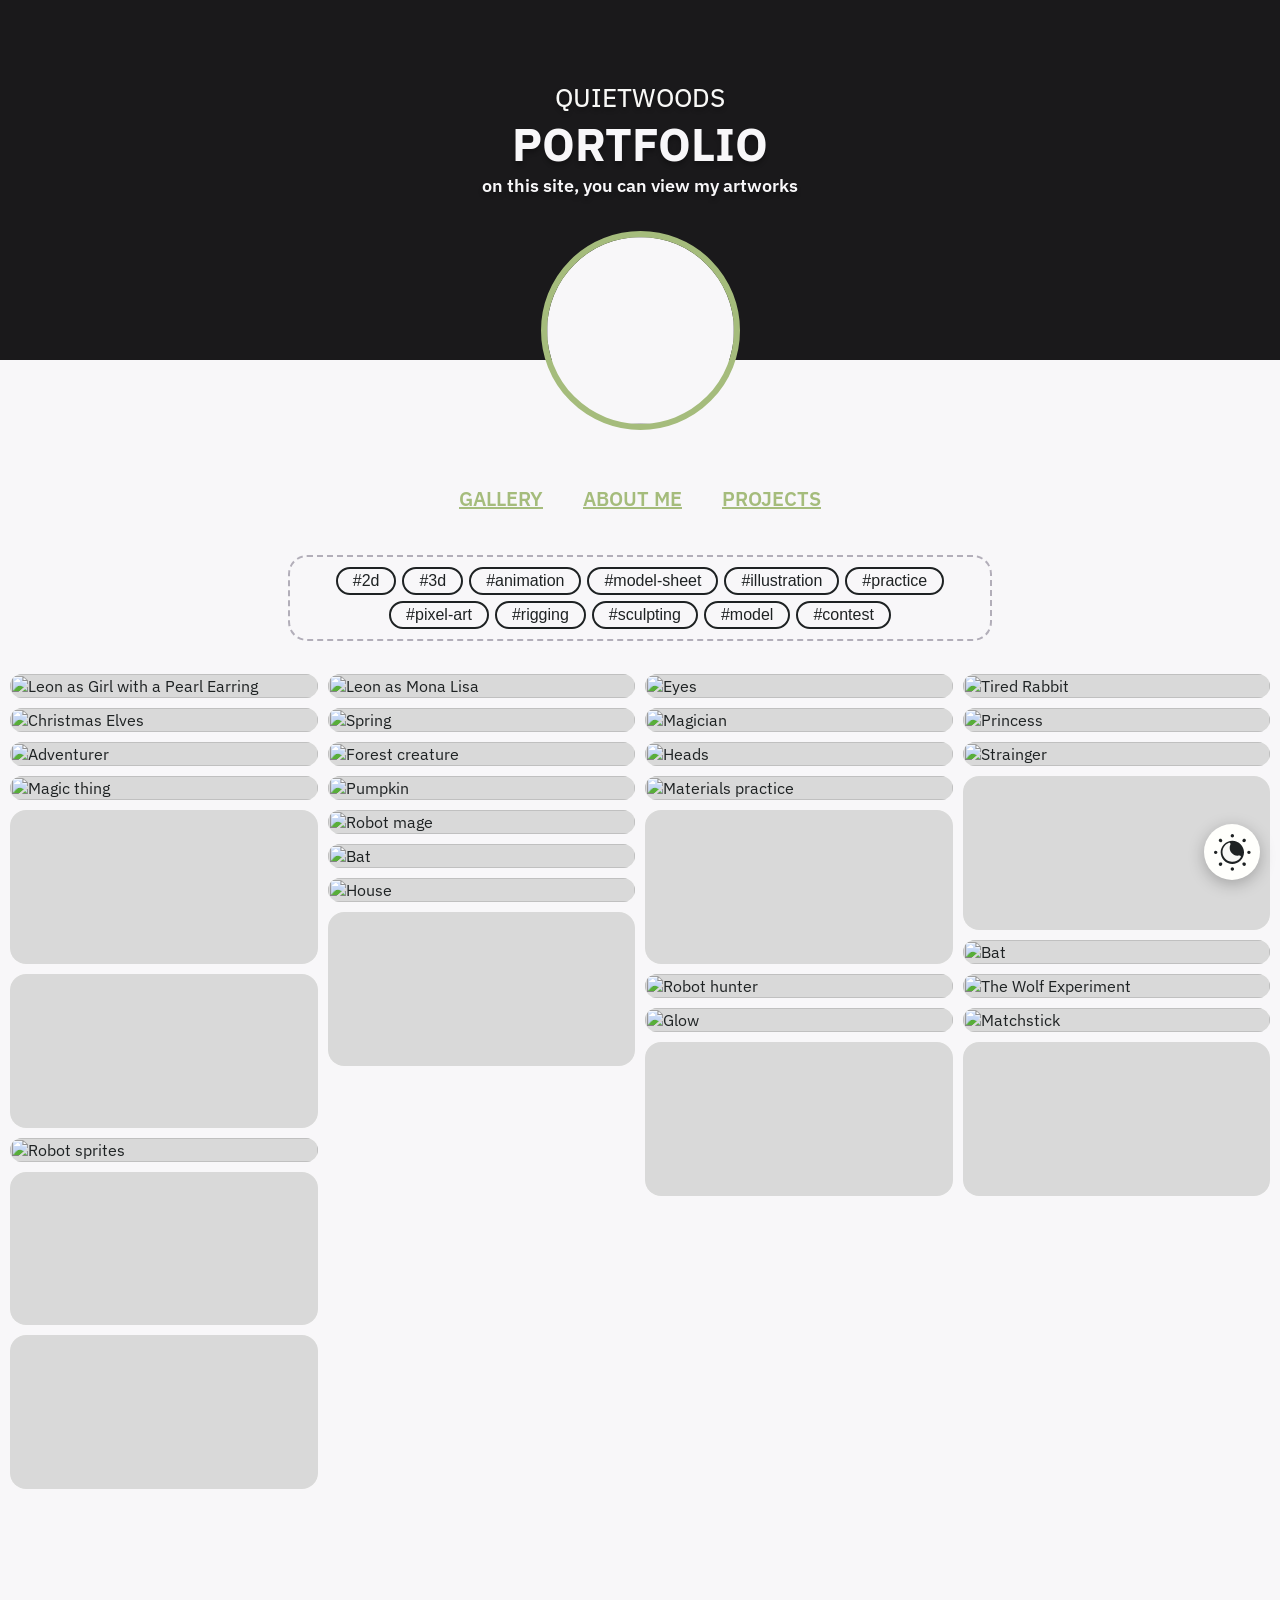
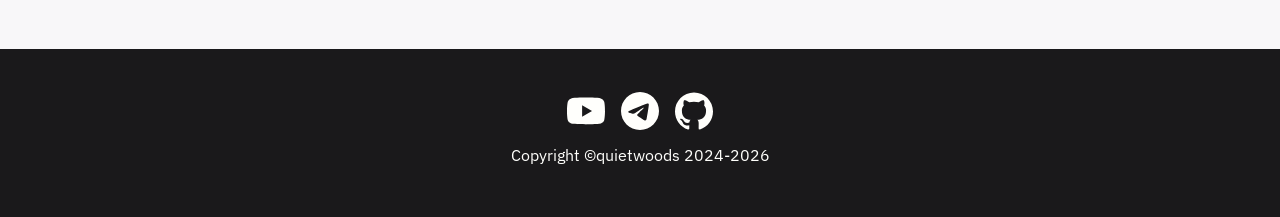
==== index.html @ c0ed81be "Add files via upload" ====
<html lang="en">
  <head>
    <meta charset="UTF-8" />
    <meta name="viewport" content="width=device-width, initial-scale=1.0" />
    <link rel="preconnect" href="https://fonts.googleapis.com">
    <link rel="preconnect" href="https://fonts.gstatic.com" crossorigin>
    <link href="https://fonts.googleapis.com/css2?family=IBM+Plex+Sans:ital,wght@0,100..700;1,100..700&display=swap" rel="stylesheet">

    <title>Quietwoods Portfolio</title>
    <link rel="stylesheet" href="index.css" />
    <link rel="icon" type="image/x-icon" href="img/favicon.ico">
    <script>
      const savedTheme = localStorage.getItem('theme') || 'light';
      document.documentElement.setAttribute('data-theme', savedTheme);
    </script>
  </head>
  <body>
    <div class="desktop">
      <header class="header">
        <div class="header-background"></div>
        <div class="header-content">
          <h1 class="title">QUIETWOODS</h1>
          <h2 class="subtitle">PORTFOLIO</h2>
          <p class="description">on this site, you can view my artworks</p>
          <div class="profile-image">
            <img src="img/pfp/avatar.png">
          </div>
        </div>
      </header>

      <nav class="nav">
        <div class="nav-ellipse">
          <img src="img/pfp/avatar.png">
        </div>
        <ul class="nav-list">
          <li class="nav-item"><a href="index.html" class="nav-link">GALLERY</a></li>
          <li class="nav-item"><a href="about_me.html" class="nav-link">ABOUT ME</a></li>
          <li class="nav-item"><a href="projects.html" class="nav-link-active">PROJECTS</a></li>
        </ul>
        <div class="nav-icon" id="theme-toggle">
          <svg xmlns="http://www.w3.org/2000/svg" width="61" height="61" viewBox="0 0 61 61" fill="none" class="celestial-icon">
            <path d="M30.25 54.7803C31.7625 54.7803 33 56.0178 33 57.5303C32.9999 59.0427 31.7624 60.3896 30.25 60.3896C28.7375 60.3896 27.5 59.2625 27.5 57.75V57.5303C27.5 56.0178 28.7375 54.7803 30.25 54.7803ZM9.01953 47.6025C10.092 46.53 11.825 46.53 12.8975 47.6025C13.97 48.675 13.97 50.408 12.8975 51.4805L12.54 51.8379C12.0176 52.3602 11.3026 52.6347 10.6152 52.6348C9.90023 52.6348 9.21211 52.3604 8.66211 51.8379C7.58967 50.7654 7.58978 49.0325 8.66211 47.96L9.01953 47.6025ZM47.5752 47.6025C48.6476 46.5302 50.3797 46.5302 51.4521 47.6025L51.8096 47.96C52.8821 49.0325 52.8821 50.7654 51.8096 51.8379C51.2871 52.3601 50.5996 52.6348 49.8848 52.6348C49.17 52.6347 48.4825 52.3602 47.9326 51.8379L47.5752 51.4805C46.5027 50.408 46.5027 48.675 47.5752 47.6025ZM30.25 11C40.8815 11 49.5 19.6185 49.5 30.25C49.5 40.8815 40.8815 49.5 30.25 49.5C19.6185 49.5 11 40.8815 11 30.25C11 19.6185 19.6185 11 30.25 11ZM2.75 27.5C4.2625 27.5 5.61035 28.7375 5.61035 30.25C5.61035 31.7625 4.48223 33 2.96973 33H2.75C1.2375 33 0 31.7625 0 30.25C0 28.7375 1.2375 27.5 2.75 27.5ZM57.5303 27.5C59.0427 27.5001 60.3896 28.7376 60.3896 30.25C60.3896 31.7625 59.2625 33 57.75 33H57.5303C56.0178 33 54.7803 31.7625 54.7803 30.25C54.7803 28.7375 56.0178 27.5 57.5303 27.5ZM8.66211 8.66211C9.73455 7.58967 11.4675 7.58979 12.54 8.66211L12.8975 9.01953C13.97 10.092 13.97 11.825 12.8975 12.8975C12.375 13.4474 11.6601 13.7226 10.9727 13.7227C10.2577 13.7227 9.56953 13.4473 9.01953 12.9248L8.66211 12.54C7.58979 11.4675 7.58967 9.73455 8.66211 8.66211ZM47.9326 8.69043C49.0051 7.61793 50.7371 7.61793 51.8096 8.69043C52.8821 9.76293 52.8821 11.4949 51.8096 12.5674L51.4521 12.9248C50.9297 13.4473 50.2423 13.7227 49.5273 13.7227C48.8124 13.7226 48.1252 13.4473 47.5752 12.9248C46.5027 11.8523 46.5028 10.1204 47.5752 9.04785L47.9326 8.69043ZM30.25 0C31.7625 0 33 1.2375 33 2.75C33 4.2625 31.7625 5.61035 30.25 5.61035C28.7375 5.61035 27.5 4.48223 27.5 2.96973V2.75C27.5 1.2375 28.7375 0 30.25 0Z" fill="var(--sun-color, #1E2223)"/>
            <path d="M44.0376 36.3428C43.7876 35.9209 43.0844 35.2647 41.3344 35.5772C40.3657 35.749 39.3813 35.8272 38.3969 35.7803C34.7563 35.624 31.4594 33.9522 29.1626 31.374C27.1313 29.1084 25.8813 26.1553 25.8657 22.9678C25.8657 21.1865 26.2094 19.4678 26.9126 17.8428C27.6001 16.2647 27.1157 15.4365 26.7719 15.0928C26.4126 14.7334 25.5688 14.2334 23.9126 14.9209C17.5219 17.6084 13.5688 24.0147 14.0376 30.874C14.5063 37.3272 19.0376 42.8428 25.0376 44.9209C26.4751 45.4209 27.9907 45.7178 29.5532 45.7803C29.8032 45.7959 30.0532 45.8115 30.3032 45.8115C35.5376 45.8115 40.4438 43.3428 43.5376 39.1397C44.5844 37.6865 44.3032 36.7647 44.0376 36.3428Z" fill="var(--moon-color, #F8F8F6)"/>
          </svg>
        </div>
      </nav>

      <nav class="navigation">
        <ul>
          <li><a href="index.html">GALLERY</a></li>
          <li><a href="about_me.html">ABOUT ME</a></li>
          <li><a href="projects.html">PROJECTS</a></li>
        </ul>
      </nav>

      <section class="tags-section">
        <label class="tag-filter-label">
          <input type="checkbox" value="2d" class="tag-checkbox" />
          <span class="tag">#2d</span>
        </label>
        <label class="tag-filter-label">
          <input type="checkbox" value="3d" class="tag-checkbox" />
          <span class="tag">#3d</span>
        </label>
        <label class="tag-filter-label">
          <input type="checkbox" value="animation" class="tag-checkbox" />
          <span class="tag">#animation</span>
        </label>
        <label class="tag-filter-label">
          <input type="checkbox" value="model-sheet" class="tag-checkbox" />
          <span class="tag">#model-sheet</span>
        </label>
        <label class="tag-filter-label">
          <input type="checkbox" value="illustration" class="tag-checkbox" />
          <span class="tag">#illustration</span>
        </label>
        <label class="tag-filter-label">
          <input type="checkbox" value="practice" class="tag-checkbox" />
          <span class="tag">#practice</span>
        </label>
        <label class="tag-filter-label">
          <input type="checkbox" value="pixel-art" class="tag-checkbox" />
          <span class="tag">#pixel-art</span>
        </label>
        <label class="tag-filter-label">
          <input type="checkbox" value="rigging" class="tag-checkbox" />
          <span class="tag">#rigging</span>
        </label>
        <label class="tag-filter-label">
          <input type="checkbox" value="sculpting" class="tag-checkbox" />
          <span class="tag">#sculpting</span>
        </label>
        <label class="tag-filter-label">
          <input type="checkbox" value="model" class="tag-checkbox" />
          <span class="tag">#model</span>
        </label>
        <label class="tag-filter-label">
          <input type="checkbox" value="contest" class="tag-checkbox" />
          <span class="tag">#contest</span>
        </label>        
      </section>

      <main class="gallery">
        <div class="gallery-item" data-tags="illustration 2d contest">
          <div class="gallery-image">
            <img src="img/gallery/Girl_with_a_Pearl_Earring.jpg"  alt="Leon as Girl with a Pearl Earring">
          </div>
          <div class="gallery-info">
            <h3 class="artwork-title">
              Leon as Girl with a Pearl Earring
            </h3>
            <p class="artwork-description">
Interpretation of the painting "Girl with a Pearl Earring" for the Huion "DTIYS Challenge: Leon in the Classics".
Follow the link to see a time-lapse of the creation process and details of the finalization:
<a href="https://www.youtube.com/watch?v=nF_-Mi_vWWw">https://www.youtube.com/watch?v=nF_-Mi_vWWw</a>
See artwork at  Huion Community:
<a href="https://community.huion.com/artwork/29051">https://community.huion.com/artwork/29051</a>

            </p>
            <div class="tags">
              <span class="tag-item">#illustration</span>
              <span class="tag-item">#2d</span>
              <span class="tag-item">#contest</span>
            </div>
          </div>
        </div>
        <!-- =-=-=-=-=-=-=-=-=-=-=-=-=-=-=-=-=-=-=-=-=-=-=-=- -->
        <div class="gallery-item" data-tags="illustration 2d contest">
          <div class="gallery-image">
            <img src="img/gallery/Mona_Lisa.jpg"  alt="Leon as Mona Lisa">
          </div>
          <div class="gallery-info">
            <h3 class="artwork-title">
              Leon as Mona Lisa
            </h3>
            <p class="artwork-description">
Interpretation of the painting "Mona Lisa" for the Huion "DTIYS Challenge: Leon in the Classics".
Follow the link to see a time-lapse of the creation process and details of the finalization:
<a href="https://www.youtube.com/watch?v=2A63Z32L218">https://www.youtube.com/watch?v=2A63Z32L218</a>
See artwork at Huion Community:
<a href="https://community.huion.com/artwork/29052">https://community.huion.com/artwork/29052</a>
            </p>
            <div class="tags">
              <span class="tag-item">#illustration</span>
              <span class="tag-item">#2d</span>
              <span class="tag-item">#contest</span>
            </div>
          </div>
        </div>
        <!-- =-=-=-=-=-=-=-=-=-=-=-=-=-=-=-=-=-=-=-=-=-=-=-=- -->
        <div class="gallery-item" data-tags="illustration 2d practice">
          <div class="gallery-image">
            <img src="img/gallery/Werewolf.jpg"  alt="Eyes">
          </div>
          <div class="gallery-info">
            <h3 class="artwork-title">
              Eyes
            </h3>
            <p class="artwork-description">
This work attempts to convey emotion through the eyes and varying lighting conditions
            </p>
            <div class="tags">
              <span class="tag-item">#illustration</span>
              <span class="tag-item">#2d</span>
              <span class="tag-item">#practice</span>
            </div>
          </div>
        </div>
        <!-- =-=-=-=-=-=-=-=-=-=-=-=-=-=-=-=-=-=-=-=-=-=-=-=- -->
        <div class="gallery-item" data-tags="illustration 2d">
          <div class="gallery-image">
            <img src="img/gallery/Tired_rabbit.jpg"  alt="Tired Rabbit">
          </div>
          <div class="gallery-info">
            <h3 class="artwork-title">
              A Tired Rabbit
            </h3>
            <div class="tags">
              <span class="tag-item">#illustration</span>
              <span class="tag-item">#2d</span>
            </div>
          </div>
        </div>
        <!-- =-=-=-=-=-=-=-=-=-=-=-=-=-=-=-=-=-=-=-=-=-=-=-=- -->
        <div class="gallery-item" data-tags="illustration 2d">
          <div class="gallery-image">
            <img src="img/gallery/Elves_christmas.jpg"  alt="Christmas Elves">
          </div>
          <div class="gallery-info">
            <h3 class="artwork-title">
              Christmas Elves
            </h3>
            <div class="tags">
              <span class="tag-item">#illustration</span>
              <span class="tag-item">#2d</span>
            </div>
          </div>
        </div>
        <!-- =-=-=-=-=-=-=-=-=-=-=-=-=-=-=-=-=-=-=-=-=-=-=-=- -->
        <div class="gallery-item" data-tags="illustration 2d contest">
          <div class="gallery-image">
            <img src="img/gallery/Spring.jpg"  alt="Spring">
          </div>
          <div class="gallery-info">
            <h3 class="artwork-title">
              Spring
            </h3>
            <p class="artwork-description">
Illustration for XP Pen "The Gentle Illusion of Spring" contest .
See artwork at XP Pen Community:
<a href="https://community.xp-pen.com/gallery/49704">https://community.xp-pen.com/gallery/49704</a>
            </p>
            <div class="tags">
              <span class="tag-item">#illustration</span>
              <span class="tag-item">#2d</span>
              <span class="tag-item">#contest</span>
            </div>
          </div>
        </div>
        <!-- =-=-=-=-=-=-=-=-=-=-=-=-=-=-=-=-=-=-=-=-=-=-=-=- -->
        <div class="gallery-item" data-tags="illustration 2d">
          <div class="gallery-image">
            <img src="img/gallery/Magician.jpg"  alt="Magician">
          </div>
          <div class="gallery-info">
            <h3 class="artwork-title">
              Magician
            </h3>
            <div class="tags">
              <span class="tag-item">#illustration</span>
              <span class="tag-item">#2d</span>
            </div>
          </div>
        </div>
        <!-- =-=-=-=-=-=-=-=-=-=-=-=-=-=-=-=-=-=-=-=-=-=-=-=- -->
        <div class="gallery-item" data-tags="illustration 2d">
          <div class="gallery-image">
            <img src="img/gallery/Princess.jpg"  alt="Princess">
          </div>
          <div class="gallery-info">
            <h3 class="artwork-title">
              Princess
            </h3>
            <div class="tags">
              <span class="tag-item">#illustration</span>
              <span class="tag-item">#2d</span>
            </div>
          </div>
        </div>
        <!-- =-=-=-=-=-=-=-=-=-=-=-=-=-=-=-=-=-=-=-=-=-=-=-=- -->
        <div class="gallery-item" data-tags="illustration 2d">
          <div class="gallery-image">
            <img src="img/gallery/Adventurer.jpg"  alt="Adventurer">
          </div>
          <div class="gallery-info">
            <h3 class="artwork-title">
              Adventurer
            </h3>
            <div class="tags">
              <span class="tag-item">#illustration</span>
              <span class="tag-item">#2d</span>
            </div>
          </div>
        </div>
        <!-- =-=-=-=-=-=-=-=-=-=-=-=-=-=-=-=-=-=-=-=-=-=-=-=- -->
        <div class="gallery-item" data-tags="illustration 2d">
          <div class="gallery-image">
            <img src="img/gallery/Forest_creature.jpg"  alt="Forest creature">
          </div>
          <div class="gallery-info">
            <h3 class="artwork-title">
              Forest creature
            </h3>
            <div class="tags">
              <span class="tag-item">#illustration</span>
              <span class="tag-item">#2d</span>
            </div>
          </div>
        </div>
        <!-- =-=-=-=-=-=-=-=-=-=-=-=-=-=-=-=-=-=-=-=-=-=-=-=- -->
        <div class="gallery-item" data-tags="practice 2d">
          <div class="gallery-image">
            <img src="img/gallery/Head_practise.jpg"  alt="Heads">
          </div>
          <div class="gallery-info">
            <h3 class="artwork-title">
              Heads
            </h3>
            <div class="tags">
              <span class="tag-item">#practice</span>
              <span class="tag-item">#2d</span>
            </div>
          </div>
        </div>
        <!-- =-=-=-=-=-=-=-=-=-=-=-=-=-=-=-=-=-=-=-=-=-=-=-=- -->
        <div class="gallery-item" data-tags="illustration 2d">
          <div class="gallery-image">
            <img src="img/gallery/Strainger.jpg"  alt="Strainger">
          </div>
          <div class="gallery-info">
            <h3 class="artwork-title">
              Strainger
            </h3>
            <div class="tags">
              <span class="tag-item">#illustration</span>
              <span class="tag-item">#2d</span>
            </div>
          </div>
        </div>
        <!-- =-=-=-=-=-=-=-=-=-=-=-=-=-=-=-=-=-=-=-=-=-=-=-=- -->
        <div class="gallery-item" data-tags="illustration 2d">
          <div class="gallery-image">
            <img src="img/gallery/Magic_thing.jpg"  alt="Magic thing">
          </div>
          <div class="gallery-info">
            <h3 class="artwork-title">
              Magic thing
            </h3>
            <div class="tags">
              <span class="tag-item">#illustration</span>
              <span class="tag-item">#2d</span>
            </div>
          </div>
        </div>
        <!-- =-=-=-=-=-=-=-=-=-=-=-=-=-=-=-=-=-=-=-=-=-=-=-=- -->
        <div class="gallery-item" data-tags="illustration 2d">
          <div class="gallery-image">
            <img src="img/gallery/Pumpkin.jpg"  alt="Pumpkin">
          </div>
          <div class="gallery-info">
            <h3 class="artwork-title">
              Pumpkin
            </h3>
            <div class="tags">
              <span class="tag-item">#illustration</span>
              <span class="tag-item">#2d</span>
            </div>
          </div>
        </div>
        <!-- =-=-=-=-=-=-=-=-=-=-=-=-=-=-=-=-=-=-=-=-=-=-=-=- -->
        <div class="gallery-item" data-tags="practice 2d">
          <div class="gallery-image">
            <img src="img/gallery/Materials_practise.jpg"  alt="Materials practice">
          </div>
          <div class="gallery-info">
            <h3 class="artwork-title">
              Materials practice
            </h3>
            <div class="tags">
              <span class="tag-item">#practice</span>
              <span class="tag-item">#2d</span>
            </div>
          </div>
        </div>
        <!-- =-=-=-=-=-=-=-=-=-=-=-=-=-=-=-=-=-=-=-=-=-=-=-=- -->
        <div class="gallery-item" data-tags="animation 2d">
          <div class="gallery-image">
            <video autoplay muted loop width="100%">
              <source src="img/gallery/Christmas_elve.mp4" type="video/mp4">
            </video>
          </div>
          <div class="gallery-info">
            <h3 class="artwork-title">
              Christmas elve
            </h3>
            <div class="tags">
              <span class="tag-item">#animation</span>
              <span class="tag-item">#2d</span>
            </div>
          </div>
        </div>
        <!-- =-=-=-=-=-=-=-=-=-=-=-=-=-=-=-=-=-=-=-=-=-=-=-=- -->
        <div class="gallery-item" data-tags="animation 2d">
          <div class="gallery-image">
            <video autoplay muted loop width="100%">
              <source src="img/gallery/Flower.mp4" type="video/mp4">
            </video>
          </div>
          <div class="gallery-info">
            <h3 class="artwork-title">
              Flover mage animation
            </h3>
            <div class="tags">
              <span class="tag-item">#animation</span>
              <span class="tag-item">#2d</span>
            </div>
          </div>
        </div>
        <!-- =-=-=-=-=-=-=-=-=-=-=-=-=-=-=-=-=-=-=-=-=-=-=-=- -->
        <div class="gallery-item" data-tags="illustration 2d">
          <div class="gallery-image">
            <img src="img/gallery/Robot_mage.jpg"  alt="Robot mage">
          </div>
          <div class="gallery-info">
            <h3 class="artwork-title">
              Robot mage
            </h3>
            <div class="tags">
              <span class="tag-item">#illustration</span>
              <span class="tag-item">#2d</span>
            </div>
          </div>
        </div>
        <!-- =-=-=-=-=-=-=-=-=-=-=-=-=-=-=-=-=-=-=-=-=-=-=-=- -->
        <div class="gallery-item" data-tags="animation 2d">
          <div class="gallery-image">
            <video autoplay muted loop width="100%">
              <source src="img/gallery/Eyes.mp4" type="video/mp4">
            </video>
          </div>
          <div class="gallery-info">
            <h3 class="artwork-title">
              Rolling their eyes
            </h3>
            <div class="tags">
              <span class="tag-item">#animation</span>
              <span class="tag-item">#2d</span>
            </div>
          </div>
        </div>
        <!-- =-=-=-=-=-=-=-=-=-=-=-=-=-=-=-=-=-=-=-=-=-=-=-=- -->
        <div class="gallery-item" data-tags="model-sheet 2d">
          <div class="gallery-image">
            <img src="img/gallery/Model_sheet_Bat.jpg"  alt="Bat">
          </div>
          <div class="gallery-info">
            <h3 class="artwork-title">
              Bat
            </h3>
            <div class="tags">
              <span class="tag-item">#model-sheet</span>
              <span class="tag-item">#2d</span>
            </div>
          </div>
        </div>
        <!-- =-=-=-=-=-=-=-=-=-=-=-=-=-=-=-=-=-=-=-=-=-=-=-=- -->
        <div class="gallery-item" data-tags="animation 2d">
          <div class="gallery-image">
            <video autoplay muted loop width="100%">
              <source src="img/gallery/Dialogue.mp4" type="video/mp4">
            </video>
          </div>
          <div class="gallery-info">
            <h3 class="artwork-title">
              Dialogue
            </h3>
            <div class="tags">
              <span class="tag-item">#animation</span>
              <span class="tag-item">#2d</span>
            </div>
          </div>
        </div>
        <!-- =-=-=-=-=-=-=-=-=-=-=-=-=-=-=-=-=-=-=-=-=-=-=-=- -->
        <div class="gallery-item" data-tags="pixel-art 2d">
          <div class="gallery-image">
            <img src="img/gallery/Namida.jpg"  alt="Bat">
          </div>
          <div class="gallery-info">
            <h3 class="artwork-title">
              Namida
            </h3>
            <div class="tags">
              <span class="tag-item">#pixel-art</span>
              <span class="tag-item">#2d</span>
            </div>
          </div>
        </div>
        <!-- =-=-=-=-=-=-=-=-=-=-=-=-=-=-=-=-=-=-=-=-=-=-=-=- -->
        <div class="gallery-item" data-tags="illustration 2d">
          <div class="gallery-image">
            <img src="img/gallery/Robot_hunter.jpg"  alt="Robot hunter">
          </div>
          <div class="gallery-info">
            <h3 class="artwork-title">
              Robot hunter
            </h3>
            <div class="tags">
              <span class="tag-item">#illustration</span>
              <span class="tag-item">#2d</span>
            </div>
          </div>
        </div>
        <!-- =-=-=-=-=-=-=-=-=-=-=-=-=-=-=-=-=-=-=-=-=-=-=-=- -->
        <div class="gallery-item" data-tags="illustration 2d">
          <div class="gallery-image">
            <img src="img/gallery/Experiment_wolf.jpg"  alt="The Wolf Experiment">
          </div>
          <div class="gallery-info">
            <h3 class="artwork-title">
              The "Wolf" Experiment
            </h3>
            <div class="tags">
              <span class="tag-item">#illustration</span>
              <span class="tag-item">#2d</span>
            </div>
          </div>
        </div>
        <!-- =-=-=-=-=-=-=-=-=-=-=-=-=-=-=-=-=-=-=-=-=-=-=-=- -->
        <div class="gallery-item" data-tags="pixel-art 2d animation">
          <div class="gallery-image">
            <img src="img/gallery/Pixel_robot_sprites.gif"  alt="Robot sprites">
          </div>
          <div class="gallery-info">
            <h3 class="artwork-title">
              Robot sprites
            </h3>
            <div class="tags">
              <span class="tag-item">#pixel-art</span>
              <span class="tag-item">#2d</span>
              <span class="tag-item">#animation</span>
            </div>
          </div>
        </div>
        <!-- =-=-=-=-=-=-=-=-=-=-=-=-=-=-=-=-=-=-=-=-=-=-=-=- -->
        <div class="gallery-item" data-tags="practice illustration 2d">
          <div class="gallery-image">
            <img src="img/gallery/House.jpg"  alt="House">
          </div>
          <div class="gallery-info">
            <h3 class="artwork-title">
              House
            </h3>
            <div class="tags">              
              <span class="tag-item">#practice</span>
              <span class="tag-item">#illustration</span>
              <span class="tag-item">#2d</span>
            </div>
          </div>
        </div>
        <!-- =-=-=-=-=-=-=-=-=-=-=-=-=-=-=-=-=-=-=-=-=-=-=-=- -->
        <div class="gallery-item" data-tags="illustration 2d">
          <div class="gallery-image">
            <img src="img/gallery/Glow.jpg"  alt="Glow">
          </div>
          <div class="gallery-info">
            <h3 class="artwork-title">
              Glow
            </h3>
            <div class="tags">              
              <span class="tag-item">#illustration</span>
              <span class="tag-item">#2d</span>
            </div>
          </div>
        </div>
        <!-- =-=-=-=-=-=-=-=-=-=-=-=-=-=-=-=-=-=-=-=-=-=-=-=- -->
        <div class="gallery-item" data-tags="model-sheet 2d">
          <div class="gallery-image">
            <img src="img/gallery/Fire_idle.gif"  alt="Matchstick">
          </div>
          <div class="gallery-info">
            <h3 class="artwork-title">
              Matchstick
            </h3>
            <div class="tags">
              <span class="tag-item">#pixel-art</span>
              <span class="tag-item">#2d</span>
              <span class="tag-item">#animation</span>
            </div>
          </div>
        </div>
        <!-- =-=-=-=-=-=-=-=-=-=-=-=-=-=-=-=-=-=-=-=-=-=-=-=- -->
        <div class="gallery-item" data-tags="animation 3d">
          <div class="gallery-image">
            <video autoplay muted loop width="100%">
              <source src="img/gallery/Mouth_1.mp4" type="video/mp4">
            </video>
          </div>
          <div class="gallery-info">
            <h3 class="artwork-title">
              Mouth rig (animation) part 1
            </h3>
            <div class="tags">
              <span class="tag-item">#animation</span>
              <span class="tag-item">#3d</span>
            </div>
          </div>
        </div>
        <!-- =-=-=-=-=-=-=-=-=-=-=-=-=-=-=-=-=-=-=-=-=-=-=-=- -->
        <div class="gallery-item" data-tags="animation rigging 3d">
          <div class="gallery-image">
            <video autoplay muted loop width="100%">
              <source src="img/gallery/Mouth_2.mp4" type="video/mp4">
            </video>
          </div>
          <div class="gallery-info">
            <h3 class="artwork-title">
              Mouth rig part 2
            </h3>
            <div class="tags">
              <span class="tag-item">#animation</span>
              <span class="tag-item">#3d</span>
              <span class="tag-item">#rigging</span>              
            </div>
          </div>
        </div>
        <!-- =-=-=-=-=-=-=-=-=-=-=-=-=-=-=-=-=-=-=-=-=-=-=-=- -->
        <div class="gallery-item" data-tags="model 3d">
          <div class="gallery-image">
            <video autoplay muted loop width="100%">
              <source src="img/gallery/Troll.mp4" type="video/mp4">
            </video>
          </div>
          <div class="gallery-info">
            <h3 class="artwork-title">
              Troll model
            </h3>
            <div class="tags">
              <span class="tag-item">#3d</span>
              <span class="tag-item">#model</span>              
            </div>
          </div>
        </div>
        <!-- =-=-=-=-=-=-=-=-=-=-=-=-=-=-=-=-=-=-=-=-=-=-=-=- -->
        <div class="gallery-item" data-tags="animation rigging 3d">
          <div class="gallery-image">
            <video autoplay muted loop width="100%">
              <source src="img/gallery/Faity_creature.mp4" type="video/mp4">
            </video>
          </div>
          <div class="gallery-info">
            <h3 class="artwork-title">
              Fairy creature rig
            </h3>
            <div class="tags">
              <span class="tag-item">#animation</span>
              <span class="tag-item">#3d</span>
              <span class="tag-item">#rigging</span>            
            </div>
          </div>
        </div>
        <!-- =-=-=-=-=-=-=-=-=-=-=-=-=-=-=-=-=-=-=-=-=-=-=-=- -->
        <div class="gallery-item" data-tags="animation rigging 3d">
          <div class="gallery-image">
            <video autoplay muted loop width="100%">
              <source src="img/gallery/Flour_pack.mp4" type="video/mp4">
            </video>
          </div>
          <div class="gallery-info">
            <h3 class="artwork-title">
              Flour pack rig
            </h3>
            <div class="tags">
              <span class="tag-item">#animation</span>
              <span class="tag-item">#3d</span>
              <span class="tag-item">#rigging</span>            
            </div>
          </div>
        </div>


      </main>
      
      <footer class="footer">
        <div class="social-icons">
          <a href="https://www.youtube.com/@QuietwoodsArt"><svg viewBox="0 0 24 24" fill="currentColor" xmlns="http://www.w3.org/2000/svg" aria-label="YouTube"><path d="M23.498 6.186a3.016 3.016 0 0 0-2.122-2.136C19.505 3.545 12 3.545 12 3.545s-7.505 0-9.377.505A3.017 3.017 0 0 0 .502 6.186C0 8.07 0 12 0 12s0 3.93.502 5.814a3.016 3.016 0 0 0 2.122 2.136c1.871.505 9.376.505 9.376.505s7.505 0 9.377-.505a3.015 3.015 0 0 0 2.122-2.136C24 15.93 24 12 24 12s0-3.93-.502-5.814zM9.545 15.568V8.432L15.818 12l-6.273 3.568z"/></svg></a>
          <!-- <svg viewBox="0 0 24 24" fill="none" stroke="currentColor" stroke-width="2" stroke-linecap="round" stroke-linejoin="round" xmlns="http://www.w3.org/2000/svg" aria-label="Instagram"><rect x="2" y="2" width="20" height="20" rx="5" ry="5"></rect><path d="M16 11.37A4 4 0 1 1 12.63 8 4 4 0 0 1 16 11.37z"></path><line x1="17.5" y1="6.5" x2="17.51" y2="6.5"></line></svg> -->
          <!-- <svg viewBox="0 0 24 24" fill="currentColor" xmlns="http://www.w3.org/2000/svg" aria-label="Discord"><path d="M20.317 4.37a19.791 19.791 0 0 0-4.885-1.515.074.074 0 0 0-.079.037c-.21.375-.444.864-.608 1.25a18.27 18.27 0 0 0-5.487 0 12.64 12.64 0 0 0-.617-1.25.077.077 0 0 0-.079-.037A19.736 19.736 0 0 0 3.677 4.37a.07.07 0 0 0-.032.027C.533 9.046-.32 13.58.099 18.057a.082.082 0 0 0 .031.057 19.9 19.9 0 0 0 5.993 3.03.078.078 0 0 0 .084-.028c.462-.63.874-1.295 1.226-1.994.021-.041.001-.09-.041-.106a13.094 13.094 0 0 1-1.873-.894.077.077 0 0 1-.008-.128c.126-.093.252-.19.372-.287a.075.075 0 0 1 .077-.011c3.92 1.793 8.18 1.793 12.061 0a.073.073 0 0 1 .078.009c.12.099.246.195.373.289a.077.077 0 0 1-.006.127 12.298 12.298 0 0 1-1.873.894.077.077 0 0 0-.041.107c.36.698.772 1.362 1.225 1.993a.076.076 0 0 0 .084.028 19.839 19.839 0 0 0 6.002-3.03.077.077 0 0 0 .032-.054c.5-5.177-.838-9.674-3.549-13.66a.061.061 0 0 0-.031-.03zM8.02 15.33c-1.183 0-2.157-1.085-2.157-2.419 0-1.333.956-2.419 2.156-2.419 1.21 0 2.176 1.096 2.157 2.42 0 1.333-.956 2.418-2.156 2.418zm7.975 0c-1.183 0-2.157-1.085-2.157-2.419 0-1.333.955-2.419 2.156-2.419 1.21 0 2.176 1.096 2.157 2.42 0 1.333-.946 2.418-2.156 2.418z"/></svg> -->
          <a href="https://t.me/quietwoods"><svg width="38" height="38" viewBox="0 0 38 38" fill="currentColor" xmlns="http://www.w3.org/2000/svg" aria-label="Telegram"><path d="M38 19C38 29.4934 29.4934 38 19 38C8.50659 38 0 29.4934 0 19C0 8.50659 8.50659 0 19 0C29.4934 0 38 8.50659 38 19ZM19.6809 14.0266C17.8328 14.7953 14.1394 16.3862 8.6005 18.7994C7.70107 19.1571 7.22991 19.507 7.18702 19.8491C7.11453 20.4274 7.83863 20.6551 8.82466 20.9651C8.95879 21.0073 9.09776 21.051 9.24023 21.0973C10.2103 21.4126 11.5153 21.7816 12.1937 21.7962C12.8091 21.8095 13.4959 21.5558 14.2542 21.0351C19.4293 17.5418 22.1008 15.776 22.2685 15.738C22.3868 15.7111 22.5508 15.6773 22.6619 15.7761C22.773 15.8748 22.7621 16.0618 22.7503 16.112C22.6786 16.4178 19.8362 19.0603 18.3653 20.4278C17.9067 20.8541 17.5815 21.1565 17.515 21.2256C17.366 21.3803 17.2142 21.5266 17.0683 21.6673C16.167 22.5361 15.4912 23.1876 17.1057 24.2516C17.8816 24.7629 18.5025 25.1857 19.1219 25.6075C19.7983 26.0681 20.473 26.5276 21.3459 27.0998C21.5683 27.2456 21.7807 27.397 21.9876 27.5445C22.7748 28.1057 23.482 28.6099 24.3558 28.5295C24.8635 28.4828 25.3879 28.0054 25.6542 26.5816C26.2837 23.2166 27.5209 15.9259 27.8068 12.9215C27.8319 12.6583 27.8004 12.3215 27.7751 12.1736C27.7498 12.0257 27.6969 11.815 27.5047 11.659C27.277 11.4743 26.9256 11.4354 26.7684 11.4381C26.0538 11.4507 24.9574 11.832 19.6809 14.0266Z"/></svg></a>
          <a href="https://github.com/quietwoods24?tab=repositories"><svg viewBox="0 0 24 24" fill="currentColor" xmlns="http://www.w3.org/2000/svg" aria-label="Github"><path d="M12 .297c-6.63 0-12 5.373-12 12 0 5.303 3.438 9.8 8.205 11.385.6.113.82-.258.82-.577 0-.285-.01-1.04-.015-2.04-3.338.724-4.042-1.61-4.042-1.61C4.422 18.07 3.633 17.7 3.633 17.7c-1.087-.744.084-.729.084-.729 1.205.084 1.838 1.236 1.838 1.236 1.07 1.835 2.809 1.305 3.495.998.108-.776.417-1.305.76-1.605-2.665-.3-5.466-1.332-5.466-5.93 0-1.31.465-2.38 1.235-3.22-.135-.303-.54-1.523.105-3.176 0 0 1.005-.322 3.3 1.23.96-.267 1.98-.399 3-.405 1.02.006 2.04.138 3 .405 2.28-1.552 3.285-1.23 3.285-1.23.645 1.653.24 2.873.12 3.176.765.84 1.23 1.91 1.23 3.22 0 4.61-2.805 5.625-5.475 5.92.42.36.81 1.096.81 2.22 0 1.606-.015 2.896-.015 3.286 0 .315.21.69.825.57C20.565 22.092 24 17.592 24 12.297c0-6.627-5.373-12-12-12"/></svg></a>
          <!-- <svg width="38" height="38" viewBox="0 0 38 38" fill="currentColor" xmlns="http://www.w3.org/2000/svg" aria-label="Pinterest"><path d="M19 0C8.50547 0 0 8.50547 0 19C0 27.0527 5.00977 33.9254 12.0754 36.6937C11.9121 35.1871 11.7563 32.8863 12.1422 31.2461C12.491 29.7617 14.3688 21.8055 14.3688 21.8055C14.3688 21.8055 13.7973 20.6699 13.7973 18.9852C13.7973 16.343 15.3262 14.3688 17.2336 14.3688C18.8516 14.3688 19.6383 15.5859 19.6383 17.048C19.6383 18.6809 18.5992 21.1152 18.0648 23.3715C17.6195 25.2641 19.0148 26.8078 20.8777 26.8078C24.2547 26.8078 26.8523 23.2453 26.8523 18.1094C26.8523 13.5598 23.5867 10.3758 18.9184 10.3758C13.5152 10.3758 10.3387 14.4281 10.3387 18.6215C10.3387 20.2543 10.9695 22.0059 11.7562 22.9559C11.9121 23.1414 11.9344 23.3121 11.8898 23.4977C11.7488 24.0988 11.4223 25.3902 11.3629 25.65C11.2813 25.9988 11.0883 26.073 10.7246 25.9023C8.34961 24.7965 6.86523 21.3305 6.86523 18.5398C6.86523 12.543 11.2219 7.04336 19.4156 7.04336C26.0063 7.04336 31.1273 11.7414 31.1273 18.0203C31.1273 24.5664 27.0008 29.8359 21.2711 29.8359C19.3488 29.8359 17.5379 28.834 16.9145 27.6539C16.9145 27.6539 15.9645 31.2832 15.7344 32.1738C15.3039 33.8215 14.1461 35.8922 13.3742 37.1539C15.1555 37.7031 17.0406 38 19 38C29.4945 38 38 29.4945 38 19C38 8.50547 29.4945 0 19 0Z"/></svg> -->
        </div>
        <p class="copyright">Copyright ©quietwoods 2024-2026</p>
      </footer>
    </div>

    <script src="script.js"></script>
  </body>
</html>
---- index.css ----
:root {
  --bg-body: #F8F7F9;
  --bg-header: #1A191B;
  --bg-card: #fffffc;
  --bg-image-placeholder: #d9d9d9;
  
  --text-main: #1E2223;
  --text-header: #f8f8f6;
  --text-muted: #3c3840;
  --text-tag-item: #B0AFBA;

  --text-title: #F8F8F6;
  --text-subtitle: #F8F7F9;
  
  --color-accent: #A5BC7C;
  --color-accent-pfp: #A5BC7C;
  --color-primary-link: #A5BC7C;
  --color-footer-text: #fffffc;
  
  --border-tags: rgba(178, 174, 185, 1);
  --shadow-nav: rgba(0, 0, 0, 0.25);
  --shadow-card: rgba(195, 192, 201, 1);
  --shadow-text: rgba(0, 0, 0, 0.25);
  
  --sun-color: #1E2223;
  --moon-color: #F8F8F6;
  --sun-h-color: #A5BC7C;
  --moon-h-color: #F8F8F6;
}

[data-theme="dark"] {
  --bg-body: #070709;
  --bg-header: #2A2727;
  --bg-card: #000003;
  --bg-image-placeholder: #262626;
  
  --text-main: #E1DDDC;
  --text-header: #E1DDDC;
  --text-muted: #E1DDDC;
  --text-tag-item: #4D5146;

  --text-title: #E1DDDC;
  --text-subtitle: #E1DDDC;
  
  --color-accent: #EBBA90;
  --color-accent-pfp: #93653E;
  --color-primary-link: #EBBA90;
  
  --border-tags: rgba(77, 81, 70, 1);
  --shadow-nav: rgba(195, 192, 201, 0.11);
  --shadow-card: rgba(195, 192, 201, 1);
  --shadow-text: rgba(0, 0, 0, 0.5);
  
  --sun-color: #E1DDDC;
  --moon-color: #070709;
  --sun-h-color: #EBBA90;
  --moon-h-color: #070709;
}

*, *::before, *::after {
  box-sizing: border-box;
  margin: 0;
  padding: 0;
}

body {
  font-family: "IBM Plex Sans", sans-serif;
  background-color: var(--bg-body);
  color: var(--text-main);
  transition: background-color 0.3s ease, color 0.3s ease; 
}

p {
  white-space: pre-wrap;
}

a {
  color: var(--color-accent-pfp);
}

.header {
  position: relative;
  text-align: center;
  background-color: var(--bg-header);
  color: var(--text-header);
  padding: 50px 0;
  height: 255px;
  max-height: 255px;
  transition: background-color 0.3s ease, color 0.3s ease;
}

.header-content {
  position: relative;
  z-index: 1;
}

.header .title {
  font-family: "IBM Plex Sans", sans-serif;
  font-size: 26px;
  font-weight: 450;
  margin-top: 30px;
  margin-bottom: 0px;
  color: var(--text-title);
  text-shadow: 0px 3px 4px var(--shadow-text);
}

.header .subtitle {
  font-size: 46px;
  font-weight: 700;
  margin-top: 0px;
  margin-bottom: 0px;
  color: var(--text-subtitle);
  text-shadow: 0px 4px 4px var(--shadow-text);
  transition: color 0.3s ease;
}

.header .description {
  font-size: 18px;
  font-weight: 600;
  color: var(--text-subtitle);
  text-shadow: 0px 4px 4px var(--shadow-text);
  max-width: 400px;
  margin: 0 auto;
  transition: color 0.3s ease;
}

.header-background {
  position: absolute;
  top: 0;
  left: 0;
  right: 0;
  bottom: 0;
  background: var(--bg-header);
  z-index: 0;
  height: 360px;
  transition: background-color 0.3s ease;
}

.profile-image {
  width: 187px;
  height: 187px;
  background-color: var(--bg-body);
  border-radius: 50%;
  outline: 6px solid var(--color-accent-pfp);
  margin: 40px auto 0;
  transition: background-color 0.3s ease, outline-color 0.3s ease;
  overflow: hidden;
}

.profile-image img {
  width: 100%;
  height: 100%;
  object-fit: cover; 
  display: block;
}

.nav {
  position: fixed; 
  top: -250px;
  left: 0;
  right: 0;
  margin: 0 auto;
  transition: top 0.3s ease-in-out, background-color 0.3s ease, box-shadow 0.3s ease; 
  width: clamp(300px, 80%, 1000px); 
  z-index: 999;
  display: flex;
  justify-content: space-between;
  padding: 0 20px;
  align-items: center;
  background-color: var(--bg-body);
  box-shadow: 0 0 12px var(--shadow-nav);
  border-radius: 100px;
}

.nav.nav-visible {
  top: 10px; 
}

.nav-ellipse {
  background-color: var(--bg-body);
  border-radius: 50%;
  border: 4px solid var(--color-accent);
  width: 60px;
  height: 60px;
  margin-right: 20px;
  margin-left: -20px;
  transition: background-color 0.3s ease, border-color 0.3s ease;
  overflow: hidden;
}

.nav-ellipse img {
  width: 100%;
  height: 100%;
  object-fit: cover; 
  display: block;
}

.nav-list {
  display: flex;
  gap: clamp(30px, 6vw, 70px); 
  flex-grow: 1;
  justify-content: center;
  list-style: none;
}

.nav-item {
  font-size: 24px;
  color: var(--text-main);
  font-weight: 400;
  transition: color 0.3s ease;
}

.nav-item:hover {
  color: var(--color-primary-link);
}

.nav-link, .nav-link-active {
  font-family: "IBM Plex Sans", sans-serif;
  text-decoration: none;
  color: currentColor;
}

.nav-link-active {
  color: var(--color-accent-pfp);
  font-weight: 550;
}

.nav-icon {
  position: fixed;
  right: 20px; 
  bottom: 20px; 
  z-index: 1000; 
  width: 56px;
  height: 56px;
  background-color: var(--bg-card);
  border-radius: 50%;
  display: flex;
  align-items: center;
  justify-content: center;
  box-shadow: 0 4px 16px var(--shadow-nav);
  cursor: pointer;
  transition: transform 0.2s ease, background-color 0.3s ease, box-shadow 0.3s ease;
}

.nav-icon svg {
  width: 37px;
  height: 37px;
  color: var(--color-accent);
  transition: color 0.2s ease, transform 0.2s ease;
}

.nav-icon:hover svg {
  transform: scale(1.05) rotate(5deg);
  color: var(--color-primary-link);
}

.nav-icon:active {
  transform: scale(1.1);
}

.nav-icon:hover {
  --sun-color: var(--sun-h-color);
  --moon-color: var(--moon-h-color);
}

.celestial-icon path {
  transition: fill 0.3s ease;
}

.navigation ul {
  margin-top: 210px;
  display: flex;
  justify-content: center;
  gap: 40px;
  list-style: none;
  padding: 20px 0;
  margin-bottom: 25px;
}

.navigation a {
  color: var(--color-primary-link);
  font-family: "IBM Plex Sans", sans-serif;
  font-size: 20px;
  font-weight: 600;
  text-decoration: underline;
  transition: color 0.3s ease;
}

.tags-section {
  display: flex;
  flex-wrap: wrap;
  justify-content: center;
  gap: 10px;
  padding: 12px;
  outline: 2px dashed var(--border-tags);
  width: fit-content;
  max-width: 700px;
  border-radius: 17px;
  margin: 0 auto 25px;
  transition: outline-color 0.3s ease;
}

.tags-section .tag {
  background-color: var(--bg-body);
  border-radius: 100px;
  padding: 3px 15px;
  outline: 2px solid var(--text-main);
  font-size: 16px;
  color: var(--text-main);
  font-family: "Inter", sans-serif;
  transition: background-color 0.3s ease, outline-color 0.3s ease, color 0.3s ease;
  user-select: none;
  display: inline-block;
}

.tag-filter-label {
  display: inline-block;
  cursor: pointer;
  position: relative;
}

.tag-checkbox {
  position: absolute;
  opacity: 0;
  width: 0;
  height: 0;
  pointer-events: none;
}

.tag-filter-label:hover .tag {
  outline-color: var(--color-accent-pfp);
  color: var(--color-accent-pfp);
}

.tag-checkbox:checked + .tag {
  color: var(--color-accent-pfp);
  outline-color: var(--color-accent-pfp);
}

.gallery {
  width: 100%;
  display: grid;
  grid-template-columns: repeat(5, 1fr);
  gap: 10px;
  padding: 10px;
  align-items: start;
  padding-bottom: 30px;
}

.gallery:has(.article-section), 
.gallery.article-feed {
  display: flex;
  flex-direction: column;
  align-items: center;
}

.gallery-column {
  display: flex;
  flex-direction: column;
  gap: 10px;
}

.gallery-column::after {
  content: "";
  display: block;
  height: 120px; 
}

.gallery-item {
  background-color: var(--bg-card);
  border-radius: 16px;
  box-shadow: 0px 0px 0px var(--shadow-card);
  display: inline-grid;
  width: 100%;
  grid-template-rows: max-content 0fr;
  overflow: hidden;
  cursor: pointer;
  transition: grid-template-rows 0.35s cubic-bezier(0.4, 0, 0.2, 1), box-shadow 0.3s ease, background-color 0.3s ease;
}

.gallery-item:hover {
  grid-template-rows: max-content 1fr;
  box-shadow: 0px 0px 4px var(--shadow-card);
}

.gallery-image {
  background-color: var(--bg-image-placeholder);
  width: 100%;
  display: flex; 
  align-items: flex-start;
  overflow: hidden;
  transition: background-color 0s; 
}

.gallery-item:hover .gallery-image {
  background-color: transparent; 
}

.gallery-image img {
  width: 100%;
  height: auto;
  display: block;
  object-fit: cover;
}

.gallery-info {
  display: flex;
  flex-direction: column;
  gap: 13px;
  overflow: hidden;
  padding: 0 15px; 
  background-color: var(--bg-card); 
  transition: padding 0.35s cubic-bezier(0.4, 0, 0.2, 1);
}

.gallery-item:hover .gallery-info {
  padding-top: 15px;
  padding-bottom: 15px;
}

.gallery-info > * {
  opacity: 0;
  transform: translateY(-10px); 
  transition: opacity 0.25s cubic-bezier(0.4, 0, 0.2, 1), transform 0.25s cubic-bezier(0.4, 0, 0.2, 1);
}

.gallery-item:hover .gallery-info > * {
  opacity: 1;
  transform: translateY(0);
}

.gallery-item:hover .artwork-title {
  transition-delay: 0.06s;
}

.gallery-item:hover .artwork-description {
  transition-delay: 0.09s;
}

.gallery-item:hover .tags {
  transition-delay: 0.12s;
}

.artwork-title {
  font-size: 16px;
  color: var(--text-muted);
  transition: color 0.3s ease;
  font-weight: 500;
  margin-top: 0px;
  margin-bottom: 0px;
}

.artwork-description {
  font-size: 13px;
  color: var(--text-muted);
  line-height: 1.4;
  margin: 0;
  transition: color 0.3s ease;
}

.tags {
  display: flex;
  flex-wrap: wrap;
  gap: 5px;
}

.tag-item {
  font-size: 12px;
  color: var(--text-tag-item);
  margin-right: 3px;
  transition: color 0.3s ease;
}

.article-section {
  width: 100%;
  max-width: 777px;
}

.article-card {
  display: flex;
  flex-direction: row;
  background-color: var(--bg-card);
  border-radius: 16px;
  box-shadow: 0px 0px 4px var(--shadow-card);
  overflow: hidden;
  height: 231px;
  transition: background-color 0.3s ease, box-shadow 0.3s ease;
  margin-bottom: 20px;
}

.image-container {
  flex-basis: 231px;
  flex-shrink: 0;
  background: var(--bg-image-placeholder);
  position: relative;
  overflow: hidden;
  border-top-left-radius: 16px;
  border-bottom-left-radius: 16px;
  transition: background-color 0.3s ease;
}

.image-container .article-image {
  width: 100%;
  height: 100%;
  object-fit: cover;
  display: block;
}

.read-article-button {
  position: absolute;
  bottom: 42%;
  left: 50%;
  transform: translateX(-50%);
  display: flex;
  align-items: center;
  gap: 8px;
  background-color: var(--bg-card);
  border-radius: 100px;
  box-shadow: 0px 0px 4px var(--shadow-card);
  padding: 5px 10px;
  text-decoration: none;
  transition: background-color 0.3s ease, box-shadow 0.3s ease, transform 0.2s ease;
  width: 130px;
}

.read-article-button:hover {
  transform: translateX(-50%) scale(1.05);
}

.read-article-button span {
  color: var(--text-main);
  font-size: 16px;
  font-weight: 400;
  transition: color 0.3s ease;
}

.article-icon {
  color: var(--text-main);
}

.article-content {
  flex-grow: 1;
  padding: 15px;
  display: flex;
  flex-direction: column;
  gap: 15px;
}

.article-title {
  font-size: 16px;
  font-weight: 600;
  color: var(--text-main);
  transition: color 0.3s ease;
}

.article-card .tags {
  display: flex;
  flex-wrap: wrap;
  gap: 6px;
}

.article-card .tag {
  font-size: 12px;
  color: var(--text-tag-item);
  font-family: "Inter", sans-serif;
  transition: color 0.3s ease;
}

.article-description {
  font-size: 12px;
  color: var(--text-main);
  text-align: justify;
  height: 135px;
  overflow: hidden;
  transition: color 0.3s ease;
}

.modal-overlay {
  position: fixed;
  top: 0;
  left: 0;
  width: 100%;
  height: 100%;
  background: rgba(0, 0, 0, 0.85);
  display: flex;
  align-items: center;
  justify-content: center;
  opacity: 0;
  visibility: hidden;
  transition: opacity 0.3s ease, visibility 0.3s ease;
  z-index: 1000;
}

.modal-overlay.active {
  opacity: 1;
  visibility: visible;
}

.modal-content {
  display: flex;
  flex-direction: row;
  border-radius: 16px;
  width: 95%;
  max-width: 1380px; 
  height: auto;      
  max-height: 85vh;  
  overflow: hidden;  
  position: relative;
  box-shadow: 0 10px 30px rgba(0, 0, 0, 0.5);
}

[data-theme="dark"] .modal-content,
[data-theme="dark"] .modal-right {
  background-color: var(--bg-card); 
}

.modal-close {
  position: absolute;
  top: 15px;
  right: 20px;
  background: none;      
  color: var(--color-accent) !important;        
  border: none;
  font-size: 36px;       
  cursor: pointer;
  width: auto;           
  height: auto;          
  border-radius: 0;      
  display: flex;
  align-items: center;
  justify-content: center;
  z-index: 10;
  padding: 0;
  line-height: 1;
  transition: transform 0.2s ease, opacity 0.2s ease;
}

.modal-close:hover {
  background: none;      
  opacity: 0.6;          
  transform: scale(1.1); 
}

.modal-left {
  flex: 1.3 1 0%; 
  background-color: var(--modal-bg-color, #1a1c1e);
  display: flex;
  align-items: center;
  justify-content: center;
  position: relative;
  transition: background-color 0.4s ease-in-out; 
}

.modal-media-bg {
  position: absolute;
  top: -10%; 
  left: -10%;
  width: 120%; 
  height: 120%;
  object-fit: cover;
  filter: blur(45px) opacity(0.6); 
  z-index: 0;
  pointer-events: none;
}

.modal-left img, 
.modal-left video {
  display: block;
  width: 100%;
  height: auto;
  max-height: 85vh;
  object-fit: contain; 
}

.modal-right {
  flex: 0.7 1 0%; 
  padding: 35px 25px; 
  display: flex;
  flex-direction: column;
  overflow-y: auto; 
  min-width: 250px; 
  background-color: var(--card-bg, #fffffc); 
}

.modal-title {
  font-size: 24px;
  font-weight: 600;
  color: var(--text-main);
  margin: 0;
  padding-right: 25px;
}

.modal-description {
  font-size: 15px;
  color: var(--text-muted);
  line-height: 1.6;
  margin: 0;
  margin-top: 10px;
  margin-bottom: 20px;
  text-align: justify;
}

.footer {
  width: 100%;
  background-color: var(--bg-header);
  display: flex;
  flex-direction: column;
  align-items: center;
  gap: 15px;
  padding: 43px 20px 52px;
  box-sizing: border-box;
  transition: background-color 0.3s ease;
}

.footer .social-icons {
  display: flex;
  gap: 16px;
}

.footer .social-icons svg {
  width: 38px;
  height: 38px;
  color: var(--color-footer-text);
  transition: transform 0.2s ease, color 0.2s ease;
}

.footer .social-icons svg:hover {
  color: var(--color-accent);
  transform: scale(1.1) rotate(5deg);
}

.footer .copyright {
  font-size: 16px;
  color: var(--color-footer-text);
  text-align: center;
}

.greeting {
  white-space: pre-wrap;
  text-transform: uppercase;
  font-size: 20px;
  font-weight: 600;
  min-width: 320px;
  color: var(--color-primary-link);
  font-family: "IBM Plex Sans", sans-serif;
  width: 50%;
  margin-left: auto;
  margin-right: auto;
  text-align: center;
  margin-bottom: -25px;
}

.greeting-info {
  white-space: pre-wrap;
  font-size: 18px;
  color: var(--text-main);
  font-family: "IBM Plex Sans", sans-serif;
  width: 45%;
  min-width: 320px;
  margin-left: auto;
  margin-right: auto;
  text-align: center;
  margin-bottom: 30px;
}

.qna {
  font-size: 22px;
}

.qna-question {
  white-space: pre-wrap;
  font-weight: 600;
  font-size: 18px;
  color: var(--color-primary-link);
  font-family: "IBM Plex Sans", sans-serif;
  width: 45%;
  min-width: 320px;
  margin-left: auto;
  margin-right: auto;
  text-decoration: underline;
}

.qna-question-text {
  white-space: pre-wrap;
  font-size: 18px;
  color: var(--text-main);
  font-family: "IBM Plex Sans", sans-serif;
  width: 45%;
  min-width: 320px;
  margin-left: auto;
  margin-right: auto;
  margin-bottom: 30px;
}

.autor-info {
  margin-bottom: 150px;
}

@media screen and (max-width: 1600px) {
  .gallery { grid-template-columns: repeat(4, 1fr); }
}

@media screen and (max-width: 1250px) {
  .gallery { grid-template-columns: repeat(3, 1fr); }
}

@media screen and (max-width: 914px) {
  .modal-content {
    flex-direction: column; 
    height: auto;
    max-height: 90vh;
    width: 92%;
    overflow-y: auto; 
  }

  .modal-left {
    width: 100%;
    height: auto;
  }

  .modal-left img, 
  .modal-left video {
    width: 100%;
    height: auto;
    max-height: 45vh; 
    object-fit: contain;
  }

  .modal-right {
    width: 100%;
    height: auto;
    padding: 20px;
    overflow-y: visible;
  }
  
  .modal-close {
    color: var(--color-accent) !important;
    top: 10px;
    right: 15px;
    text-shadow: 0 1px 4px rgba(0,0,0,0.6);
  }
}

@media screen and (max-width: 900px) {
  .gallery { grid-template-columns: repeat(2, 1fr); }
  .article-section { max-width: 95%; }
}

@media screen and (max-width: 750px) {
  .nav-ellipse { display: none; }
  .nav { width: 95%; }
  .nav-list { gap: clamp(10px, 4vw, 30px); padding: 15px 0; }
}

@media screen and (max-width: 550px) {
  .gallery { grid-template-columns: repeat(1, 1fr); }
  .nav-list { gap: clamp(10px, 2.5vw, 30px); }
  
  .article-card {
    flex-direction: column;
    height: auto;
  }
  .image-container {
    flex-basis: auto;
    height: 200px;
    border-bottom-left-radius: 0;
    border-top-right-radius: 16px;
  }
  .article-description {
    height: auto;
  }
}

@media screen and (max-width: 430px) {
  .nav { width: 95%; }
}
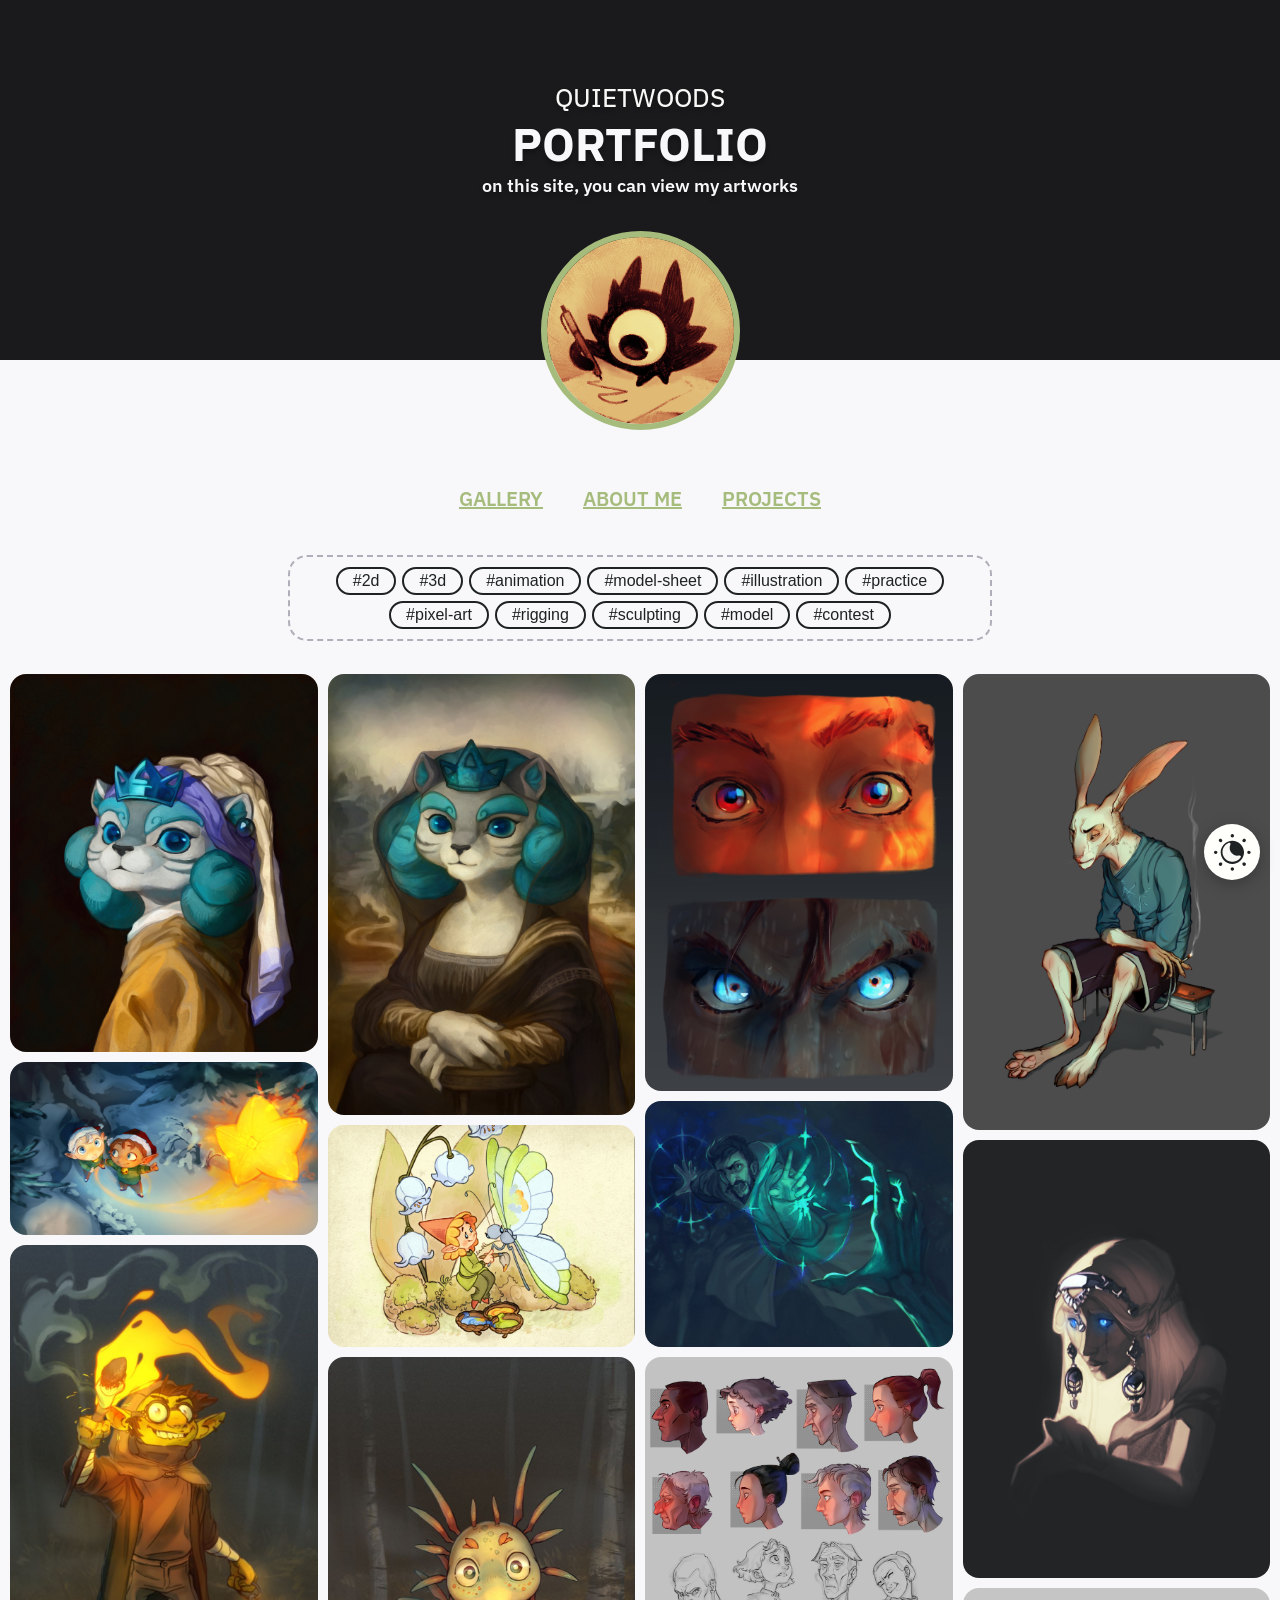
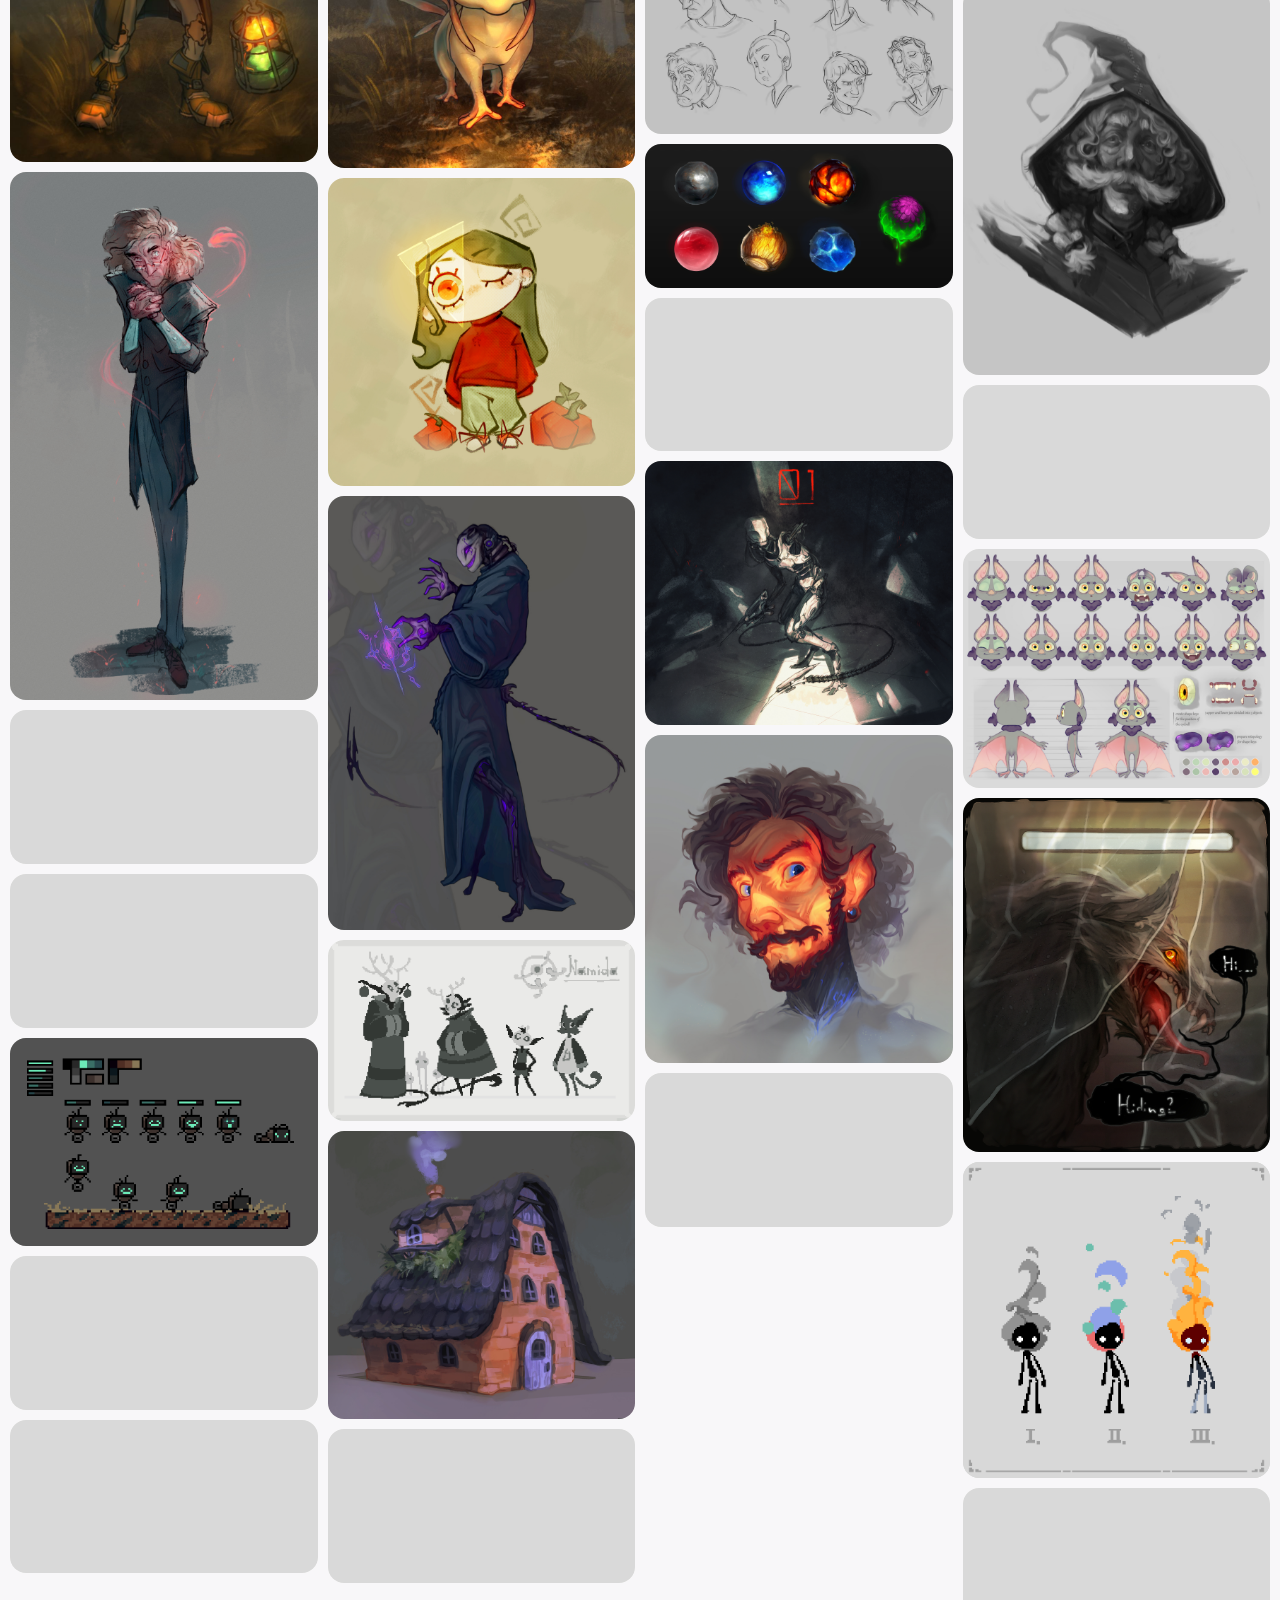
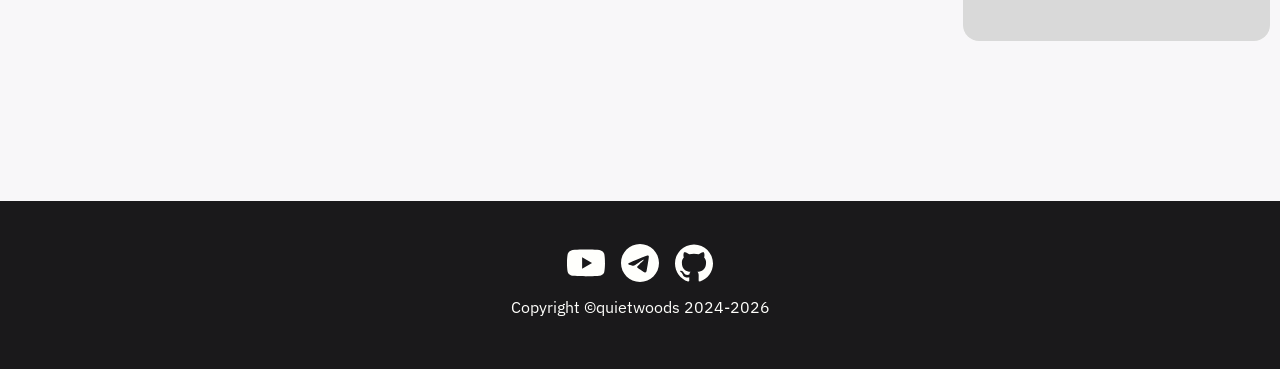
==== commit f16effd4: "Update index.html" ====
--- a/index.html
+++ b/index.html
@@ -33,9 +33,9 @@
           <img src="img/pfp/avatar.png">
         </div>
         <ul class="nav-list">
-          <li class="nav-item"><a href="index.html" class="nav-link">GALLERY</a></li>
+          <li class="nav-item"><a href="index.html" class="nav-link-active">GALLERY</a></li>
           <li class="nav-item"><a href="about_me.html" class="nav-link">ABOUT ME</a></li>
-          <li class="nav-item"><a href="projects.html" class="nav-link-active">PROJECTS</a></li>
+          <li class="nav-item"><a href="projects.html" class="nav-link">PROJECTS</a></li>
         </ul>
         <div class="nav-icon" id="theme-toggle">
           <svg xmlns="http://www.w3.org/2000/svg" width="61" height="61" viewBox="0 0 61 61" fill="none" class="celestial-icon">
@@ -665,4 +665,4 @@
 
     <script src="script.js"></script>
   </body>
-</html>+</html>
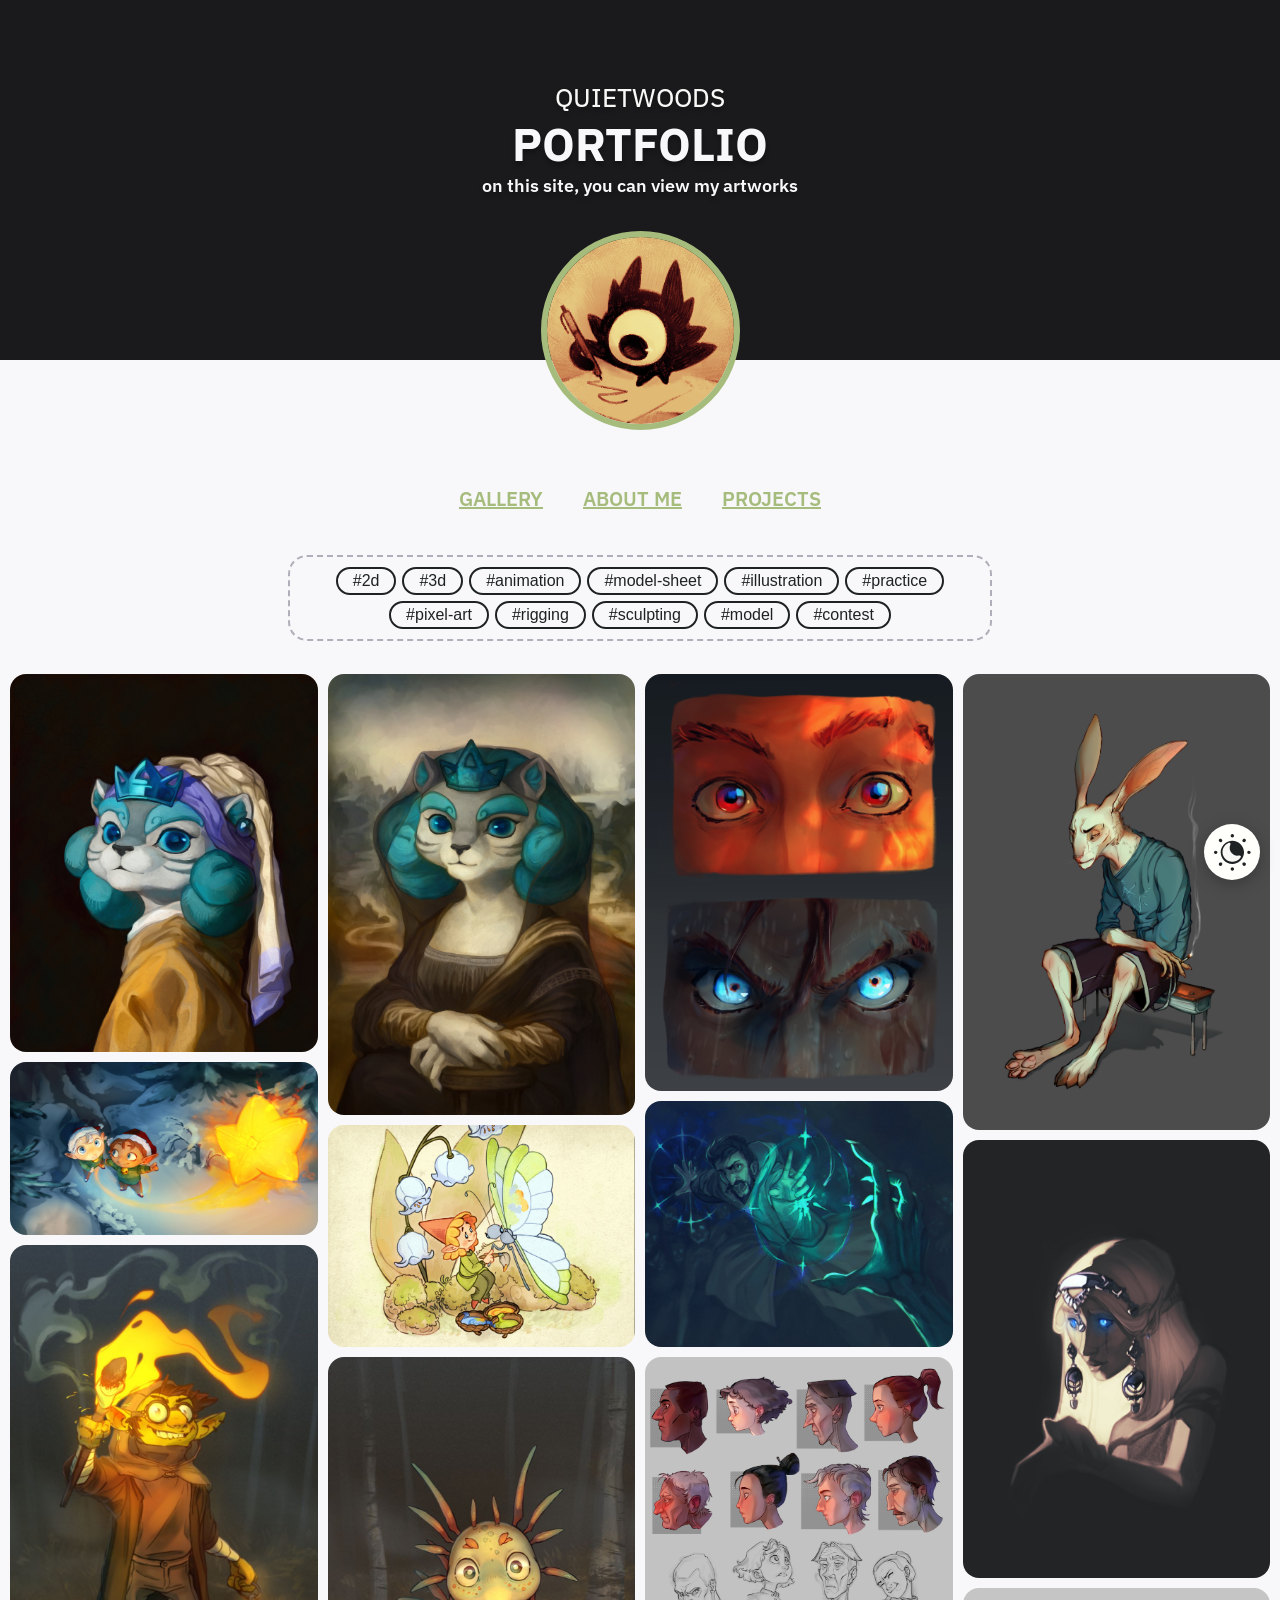
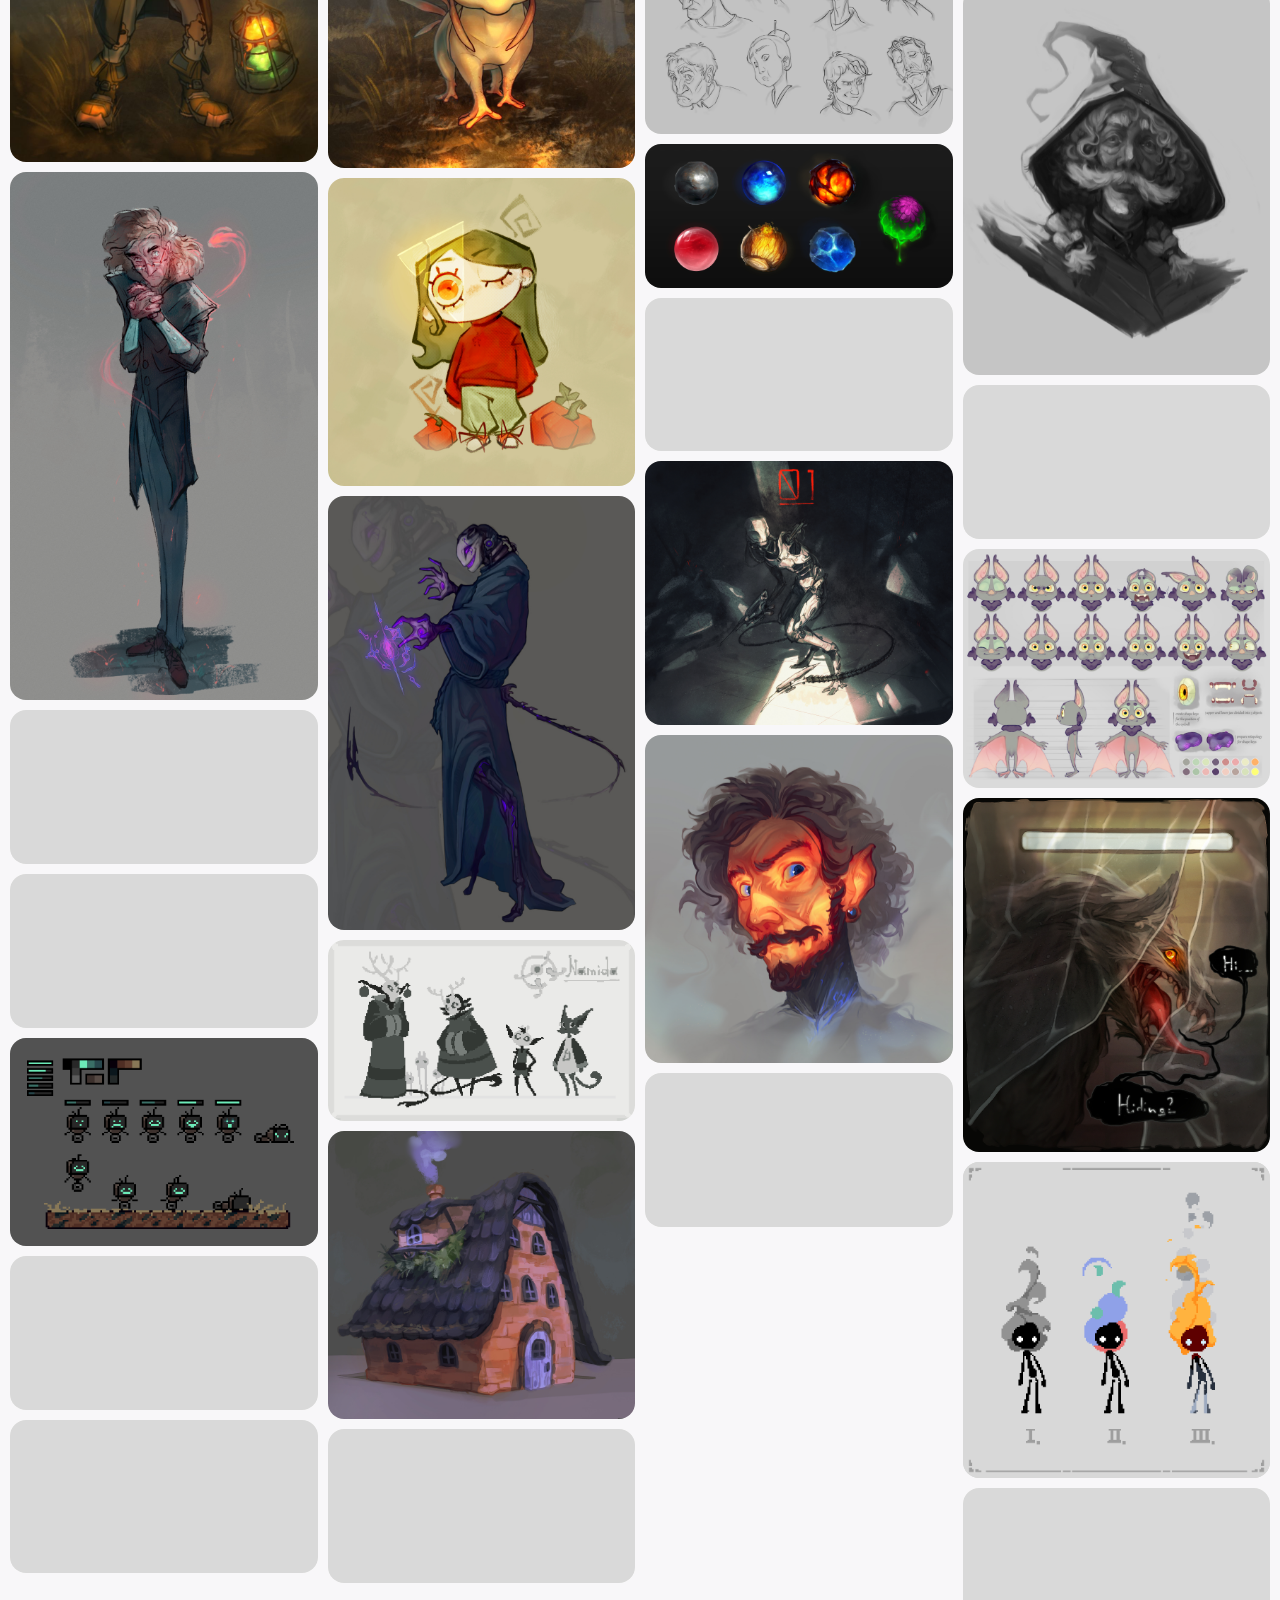
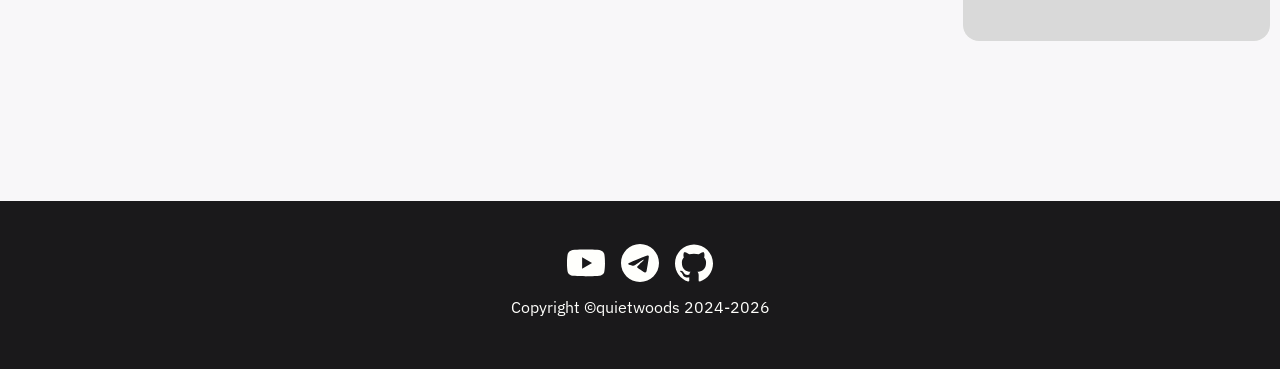
==== commit 722a41aa: "Update index.html" ====
--- a/index.html
+++ b/index.html
@@ -1,5 +1,14 @@
 <html lang="en">
   <head>
+    <script async src="https://www.googletagmanager.com/gtag/js?id=G-847PN84Z8Z"></script>
+    <script>
+      window.dataLayer = window.dataLayer || [];
+      function gtag(){dataLayer.push(arguments);}
+      gtag('js', new Date());
+    
+      gtag('config', 'G-847PN84Z8Z');
+    </script>
+    
     <meta charset="UTF-8" />
     <meta name="viewport" content="width=device-width, initial-scale=1.0" />
     <link rel="preconnect" href="https://fonts.googleapis.com">
--- a/index.css
+++ b/index.css
@@ -520,7 +520,7 @@
   padding: 5px 10px;
   text-decoration: none;
   transition: background-color 0.3s ease, box-shadow 0.3s ease, transform 0.2s ease;
-  width: 130px;
+  width: 180px;
 }
 
 .read-article-button:hover {
@@ -873,4 +873,4 @@
 
 @media screen and (max-width: 430px) {
   .nav { width: 95%; }
-}+}
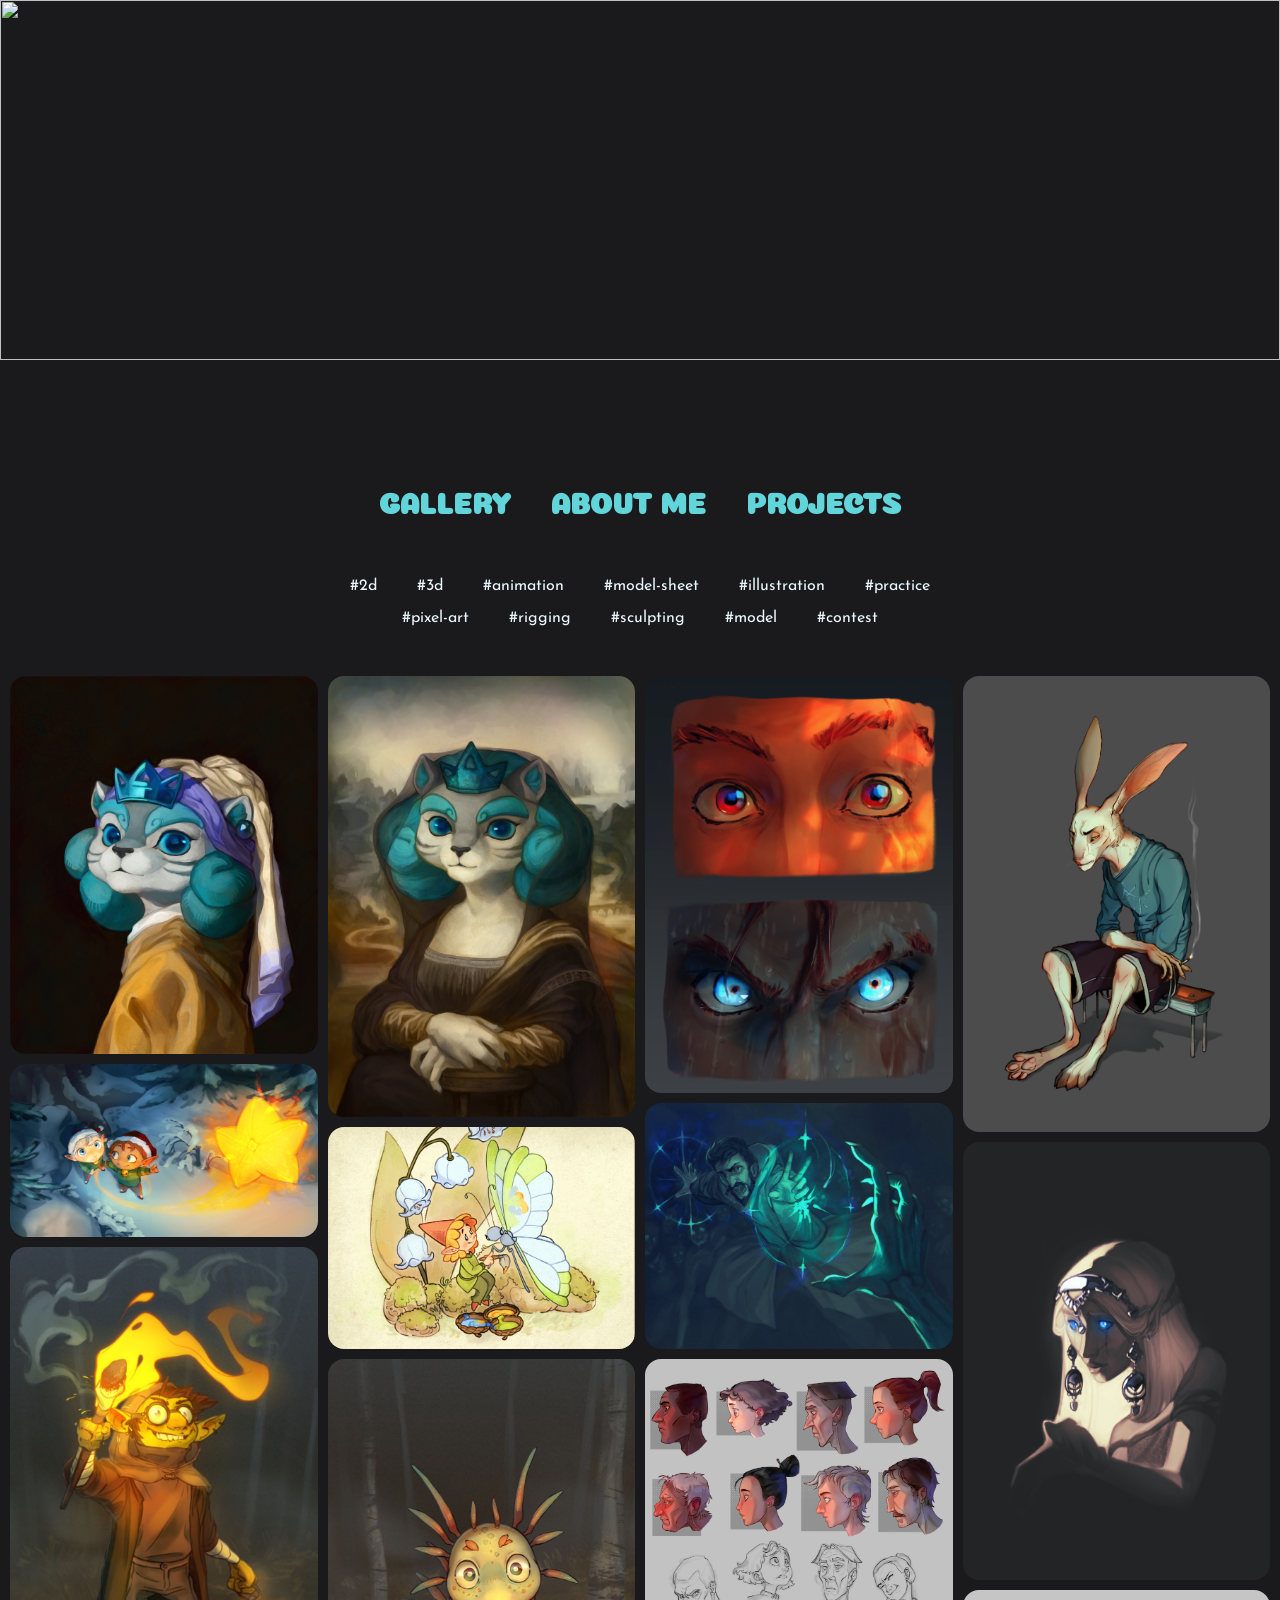
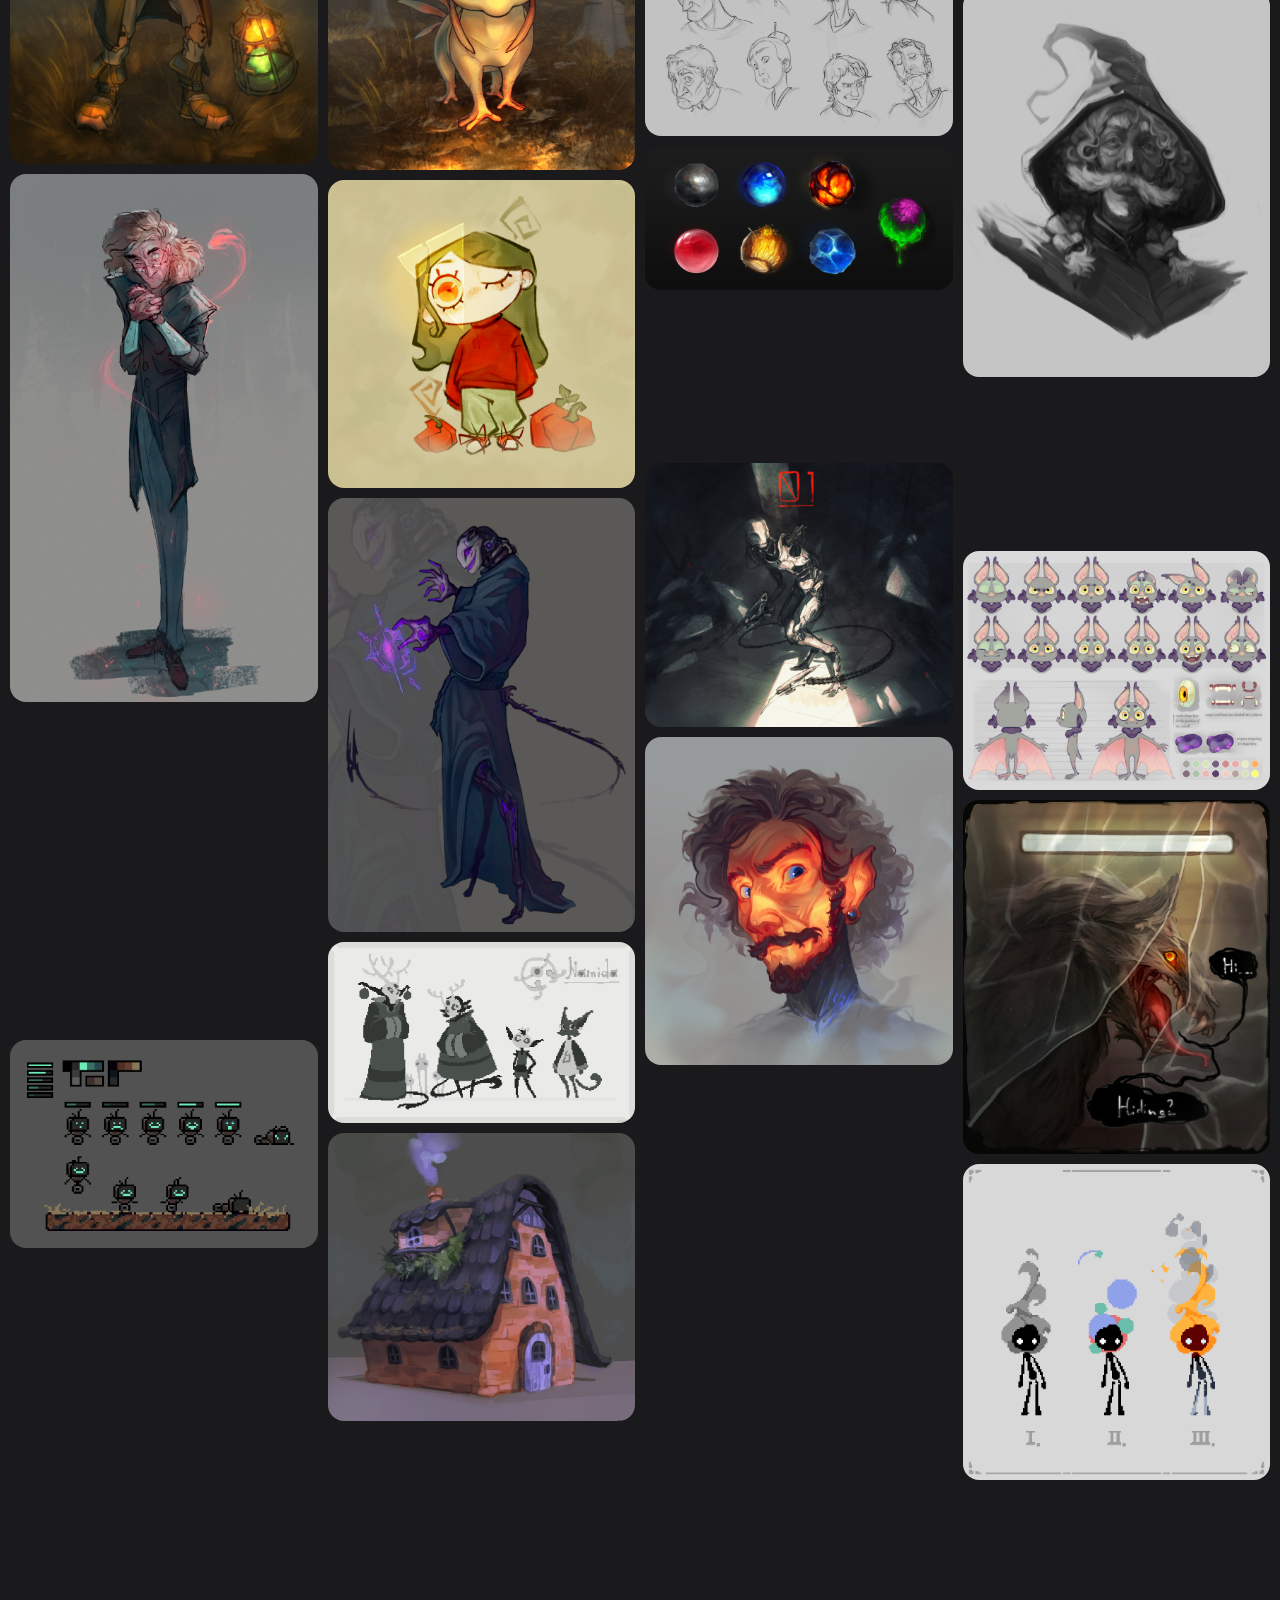
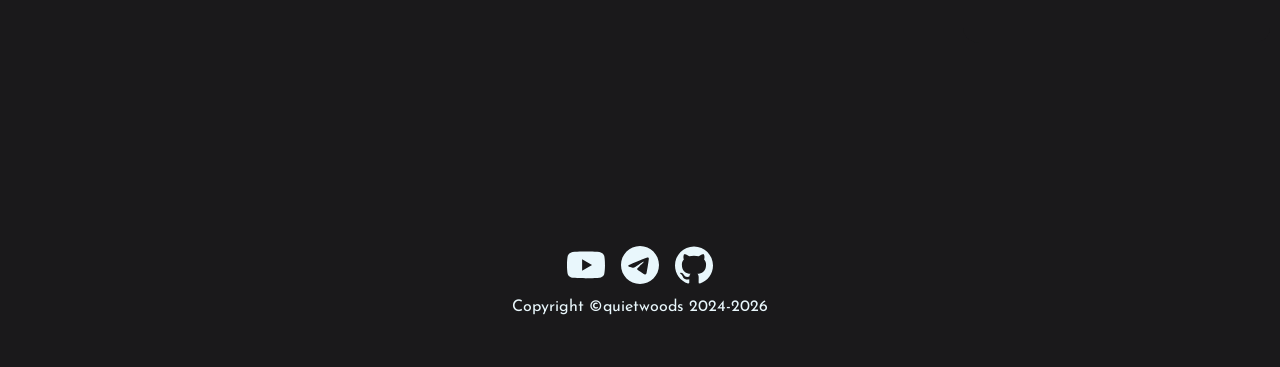
==== commit 55407c89: "Add files via upload" ====
--- a/index.html
+++ b/index.html
@@ -1,19 +1,18 @@
 <html lang="en">
   <head>
-    <script async src="https://www.googletagmanager.com/gtag/js?id=G-847PN84Z8Z"></script>
-    <script>
-      window.dataLayer = window.dataLayer || [];
-      function gtag(){dataLayer.push(arguments);}
-      gtag('js', new Date());
-    
-      gtag('config', 'G-847PN84Z8Z');
-    </script>
-    
     <meta charset="UTF-8" />
     <meta name="viewport" content="width=device-width, initial-scale=1.0" />
     <link rel="preconnect" href="https://fonts.googleapis.com">
     <link rel="preconnect" href="https://fonts.gstatic.com" crossorigin>
     <link href="https://fonts.googleapis.com/css2?family=IBM+Plex+Sans:ital,wght@0,100..700;1,100..700&display=swap" rel="stylesheet">
+
+    <link rel="preconnect" href="https://fonts.googleapis.com">
+    <link rel="preconnect" href="https://fonts.gstatic.com" crossorigin>
+    <link href="https://fonts.googleapis.com/css2?family=Coiny&display=swap" rel="stylesheet">
+
+    <link rel="preconnect" href="https://fonts.googleapis.com">
+    <link rel="preconnect" href="https://fonts.gstatic.com" crossorigin>
+    <link href="https://fonts.googleapis.com/css2?family=Josefin+Sans:ital,wght@0,100..700;1,100..700&display=swap" rel="stylesheet">
 
     <title>Quietwoods Portfolio</title>
     <link rel="stylesheet" href="index.css" />
@@ -26,14 +25,18 @@
   <body>
     <div class="desktop">
       <header class="header">
-        <div class="header-background"></div>
+        <div class="header-background">
+          <img src="img/banner/banner.png">
+        </div>
         <div class="header-content">
-          <h1 class="title">QUIETWOODS</h1>
+
+          <!-- <h1 class="title">QUIETWOODS</h1>
           <h2 class="subtitle">PORTFOLIO</h2>
-          <p class="description">on this site, you can view my artworks</p>
-          <div class="profile-image">
+          <p class="description">on this site, you can view my artworks</p> -->
+
+          <!-- <div class="profile-image">
             <img src="img/pfp/avatar.png">
-          </div>
+          </div> -->
         </div>
       </header>
 
@@ -46,12 +49,6 @@
           <li class="nav-item"><a href="about_me.html" class="nav-link">ABOUT ME</a></li>
           <li class="nav-item"><a href="projects.html" class="nav-link">PROJECTS</a></li>
         </ul>
-        <div class="nav-icon" id="theme-toggle">
-          <svg xmlns="http://www.w3.org/2000/svg" width="61" height="61" viewBox="0 0 61 61" fill="none" class="celestial-icon">
-            <path d="M30.25 54.7803C31.7625 54.7803 33 56.0178 33 57.5303C32.9999 59.0427 31.7624 60.3896 30.25 60.3896C28.7375 60.3896 27.5 59.2625 27.5 57.75V57.5303C27.5 56.0178 28.7375 54.7803 30.25 54.7803ZM9.01953 47.6025C10.092 46.53 11.825 46.53 12.8975 47.6025C13.97 48.675 13.97 50.408 12.8975 51.4805L12.54 51.8379C12.0176 52.3602 11.3026 52.6347 10.6152 52.6348C9.90023 52.6348 9.21211 52.3604 8.66211 51.8379C7.58967 50.7654 7.58978 49.0325 8.66211 47.96L9.01953 47.6025ZM47.5752 47.6025C48.6476 46.5302 50.3797 46.5302 51.4521 47.6025L51.8096 47.96C52.8821 49.0325 52.8821 50.7654 51.8096 51.8379C51.2871 52.3601 50.5996 52.6348 49.8848 52.6348C49.17 52.6347 48.4825 52.3602 47.9326 51.8379L47.5752 51.4805C46.5027 50.408 46.5027 48.675 47.5752 47.6025ZM30.25 11C40.8815 11 49.5 19.6185 49.5 30.25C49.5 40.8815 40.8815 49.5 30.25 49.5C19.6185 49.5 11 40.8815 11 30.25C11 19.6185 19.6185 11 30.25 11ZM2.75 27.5C4.2625 27.5 5.61035 28.7375 5.61035 30.25C5.61035 31.7625 4.48223 33 2.96973 33H2.75C1.2375 33 0 31.7625 0 30.25C0 28.7375 1.2375 27.5 2.75 27.5ZM57.5303 27.5C59.0427 27.5001 60.3896 28.7376 60.3896 30.25C60.3896 31.7625 59.2625 33 57.75 33H57.5303C56.0178 33 54.7803 31.7625 54.7803 30.25C54.7803 28.7375 56.0178 27.5 57.5303 27.5ZM8.66211 8.66211C9.73455 7.58967 11.4675 7.58979 12.54 8.66211L12.8975 9.01953C13.97 10.092 13.97 11.825 12.8975 12.8975C12.375 13.4474 11.6601 13.7226 10.9727 13.7227C10.2577 13.7227 9.56953 13.4473 9.01953 12.9248L8.66211 12.54C7.58979 11.4675 7.58967 9.73455 8.66211 8.66211ZM47.9326 8.69043C49.0051 7.61793 50.7371 7.61793 51.8096 8.69043C52.8821 9.76293 52.8821 11.4949 51.8096 12.5674L51.4521 12.9248C50.9297 13.4473 50.2423 13.7227 49.5273 13.7227C48.8124 13.7226 48.1252 13.4473 47.5752 12.9248C46.5027 11.8523 46.5028 10.1204 47.5752 9.04785L47.9326 8.69043ZM30.25 0C31.7625 0 33 1.2375 33 2.75C33 4.2625 31.7625 5.61035 30.25 5.61035C28.7375 5.61035 27.5 4.48223 27.5 2.96973V2.75C27.5 1.2375 28.7375 0 30.25 0Z" fill="var(--sun-color, #1E2223)"/>
-            <path d="M44.0376 36.3428C43.7876 35.9209 43.0844 35.2647 41.3344 35.5772C40.3657 35.749 39.3813 35.8272 38.3969 35.7803C34.7563 35.624 31.4594 33.9522 29.1626 31.374C27.1313 29.1084 25.8813 26.1553 25.8657 22.9678C25.8657 21.1865 26.2094 19.4678 26.9126 17.8428C27.6001 16.2647 27.1157 15.4365 26.7719 15.0928C26.4126 14.7334 25.5688 14.2334 23.9126 14.9209C17.5219 17.6084 13.5688 24.0147 14.0376 30.874C14.5063 37.3272 19.0376 42.8428 25.0376 44.9209C26.4751 45.4209 27.9907 45.7178 29.5532 45.7803C29.8032 45.7959 30.0532 45.8115 30.3032 45.8115C35.5376 45.8115 40.4438 43.3428 43.5376 39.1397C44.5844 37.6865 44.3032 36.7647 44.0376 36.3428Z" fill="var(--moon-color, #F8F8F6)"/>
-          </svg>
-        </div>
       </nav>
 
       <nav class="navigation">
@@ -674,4 +671,4 @@
 
     <script src="script.js"></script>
   </body>
-</html>
+</html>
--- a/index.css
+++ b/index.css
@@ -1,31 +1,30 @@
 :root {
-  --bg-body: #F8F7F9;
+  --bg-body: #1A191B;
   --bg-header: #1A191B;
-  --bg-card: #fffffc;
-  --bg-image-placeholder: #d9d9d9;
-  
-  --text-main: #1E2223;
-  --text-header: #f8f8f6;
-  --text-muted: #3c3840;
-  --text-tag-item: #B0AFBA;
-
-  --text-title: #F8F8F6;
-  --text-subtitle: #F8F7F9;
-  
-  --color-accent: #A5BC7C;
-  --color-accent-pfp: #A5BC7C;
-  --color-primary-link: #A5BC7C;
-  --color-footer-text: #fffffc;
-  
-  --border-tags: rgba(178, 174, 185, 1);
-  --shadow-nav: rgba(0, 0, 0, 0.25);
-  --shadow-card: rgba(195, 192, 201, 1);
-  --shadow-text: rgba(0, 0, 0, 0.25);
-  
-  --sun-color: #1E2223;
-  --moon-color: #F8F8F6;
-  --sun-h-color: #A5BC7C;
-  --moon-h-color: #F8F8F6;
+  --bg-card: #1A191B;
+  --bg-image-placeholder: #1A191B;
+  
+  --text-main: #E9F7FC;
+  --text-header: #E9F7FC;
+  --text-muted: #E9F7FC;
+  --text-tag-item: #61D5D9;
+
+  --text-title: #E9F7FC;
+  --text-subtitle: #E9F7FC;
+  
+  --color-accent: #61D5D9;
+  --color-accent-pfp: #1A191B;
+  --color-primary-link: #61D5D9;
+  
+  --border-tags: rgba(77, 81, 70, 1);
+  --shadow-nav: rgba(195, 192, 201, 0.11);
+  --shadow-card: rgba(195, 192, 201, 0);
+  --shadow-text: rgba(0, 0, 0, 0.5);
+  
+  --sun-color: #E9F7FC;
+  --moon-color: #070709;
+  --sun-h-color: #61D5D9;
+  --moon-h-color: #070709;
 }
 
 [data-theme="dark"] {
@@ -64,7 +63,7 @@
 }
 
 body {
-  font-family: "IBM Plex Sans", sans-serif;
+  font-family: "Josefin Sans", sans-serif;
   background-color: var(--bg-body);
   color: var(--text-main);
   transition: background-color 0.3s ease, color 0.3s ease; 
@@ -75,7 +74,7 @@
 }
 
 a {
-  color: var(--color-accent-pfp);
+  color: var(--color-accent);
 }
 
 .header {
@@ -95,7 +94,7 @@
 }
 
 .header .title {
-  font-family: "IBM Plex Sans", sans-serif;
+  font-family: "Coiny", system-ui;
   font-size: 26px;
   font-weight: 450;
   margin-top: 30px;
@@ -128,12 +127,20 @@
   position: absolute;
   top: 0;
   left: 0;
-  right: 0;
-  bottom: 0;
+  width: 100%;
+  height: 360px;
+  overflow: hidden;
   background: var(--bg-header);
   z-index: 0;
-  height: 360px;
   transition: background-color 0.3s ease;
+}
+
+.header-background img {
+  display: block;
+  width: 100%;
+  height: 100%;
+  object-fit: cover;
+  object-position: center;
 }
 
 .profile-image {
@@ -142,6 +149,7 @@
   background-color: var(--bg-body);
   border-radius: 50%;
   outline: 6px solid var(--color-accent-pfp);
+  outline-offset: -1px; 
   margin: 40px auto 0;
   transition: background-color 0.3s ease, outline-color 0.3s ease;
   overflow: hidden;
@@ -179,7 +187,10 @@
 .nav-ellipse {
   background-color: var(--bg-body);
   border-radius: 50%;
-  border: 4px solid var(--color-accent);
+
+  outline: 6px solid var(--color-accent-pfp);
+  outline-offset: -1px; 
+  /* border: 4px solid var(--color-accent); */
   width: 60px;
   height: 60px;
   margin-right: 20px;
@@ -215,13 +226,13 @@
 }
 
 .nav-link, .nav-link-active {
-  font-family: "IBM Plex Sans", sans-serif;
+  font-family: "Coiny", sans-serif;
   text-decoration: none;
   color: currentColor;
 }
 
 .nav-link-active {
-  color: var(--color-accent-pfp);
+  color: var(--color-accent);
   font-weight: 550;
 }
 
@@ -278,11 +289,11 @@
 }
 
 .navigation a {
-  color: var(--color-primary-link);
-  font-family: "IBM Plex Sans", sans-serif;
-  font-size: 20px;
+  color: var(--sun-h-color);
+  font-family: "Coiny", system-ui;
+  font-size: 28px;
   font-weight: 600;
-  text-decoration: underline;
+   text-decoration: none;
   transition: color 0.3s ease;
 }
 
@@ -292,11 +303,13 @@
   justify-content: center;
   gap: 10px;
   padding: 12px;
-  outline: 2px dashed var(--border-tags);
+  /* 
+  outline: 2px dashed var(--border-tags);    
+  border-radius: 17px;
+  */
   width: fit-content;
+  margin: 0 auto 25px;
   max-width: 700px;
-  border-radius: 17px;
-  margin: 0 auto 25px;
   transition: outline-color 0.3s ease;
 }
 
@@ -304,10 +317,10 @@
   background-color: var(--bg-body);
   border-radius: 100px;
   padding: 3px 15px;
-  outline: 2px solid var(--text-main);
+  /* outline: 2px solid var(--text-main); */
   font-size: 16px;
   color: var(--text-main);
-  font-family: "Inter", sans-serif;
+  font-family: "Josefin Sans", sans-serif;
   transition: background-color 0.3s ease, outline-color 0.3s ease, color 0.3s ease;
   user-select: none;
   display: inline-block;
@@ -328,13 +341,13 @@
 }
 
 .tag-filter-label:hover .tag {
-  outline-color: var(--color-accent-pfp);
-  color: var(--color-accent-pfp);
+  outline-color: var(--sun-h-color);
+  color: var(--sun-h-color);
 }
 
 .tag-checkbox:checked + .tag {
-  color: var(--color-accent-pfp);
-  outline-color: var(--color-accent-pfp);
+  color: var(--sun-h-color);
+  outline-color: var(--sun-h-color);
 }
 
 .gallery {
@@ -562,7 +575,7 @@
 .article-card .tag {
   font-size: 12px;
   color: var(--text-tag-item);
-  font-family: "Inter", sans-serif;
+  font-family: "Josefin Sans", sans-serif;
   transition: color 0.3s ease;
 }
 
@@ -609,8 +622,8 @@
   box-shadow: 0 10px 30px rgba(0, 0, 0, 0.5);
 }
 
-[data-theme="dark"] .modal-content,
-[data-theme="dark"] .modal-right {
+[data-theme="light"] .modal-content,
+[data-theme="light"] .modal-right {
   background-color: var(--bg-card); 
 }
 
@@ -720,7 +733,7 @@
 .footer .social-icons svg {
   width: 38px;
   height: 38px;
-  color: var(--color-footer-text);
+  color: var(--sun-color);
   transition: transform 0.2s ease, color 0.2s ease;
 }
 
@@ -742,7 +755,7 @@
   font-weight: 600;
   min-width: 320px;
   color: var(--color-primary-link);
-  font-family: "IBM Plex Sans", sans-serif;
+  font-family: "Josefin Sans", sans-serif;
   width: 50%;
   margin-left: auto;
   margin-right: auto;
@@ -754,7 +767,7 @@
   white-space: pre-wrap;
   font-size: 18px;
   color: var(--text-main);
-  font-family: "IBM Plex Sans", sans-serif;
+  font-family: "Josefin Sans", sans-serif;
   width: 45%;
   min-width: 320px;
   margin-left: auto;
@@ -764,7 +777,8 @@
 }
 
 .qna {
-  font-size: 22px;
+  font-size: 28px;
+  font-weight: 700;
 }
 
 .qna-question {
@@ -772,19 +786,19 @@
   font-weight: 600;
   font-size: 18px;
   color: var(--color-primary-link);
-  font-family: "IBM Plex Sans", sans-serif;
+  font-family: "Josefin Sans", sans-serif;
   width: 45%;
   min-width: 320px;
   margin-left: auto;
   margin-right: auto;
-  text-decoration: underline;
 }
 
 .qna-question-text {
   white-space: pre-wrap;
-  font-size: 18px;
-  color: var(--text-main);
-  font-family: "IBM Plex Sans", sans-serif;
+  font-size: 16px;
+  font-weight: 350;
+  color: var(--text-main);
+  font-family: "Josefin Sans", sans-serif;
   width: 45%;
   min-width: 320px;
   margin-left: auto;
@@ -873,4 +887,4 @@
 
 @media screen and (max-width: 430px) {
   .nav { width: 95%; }
-}
+}
